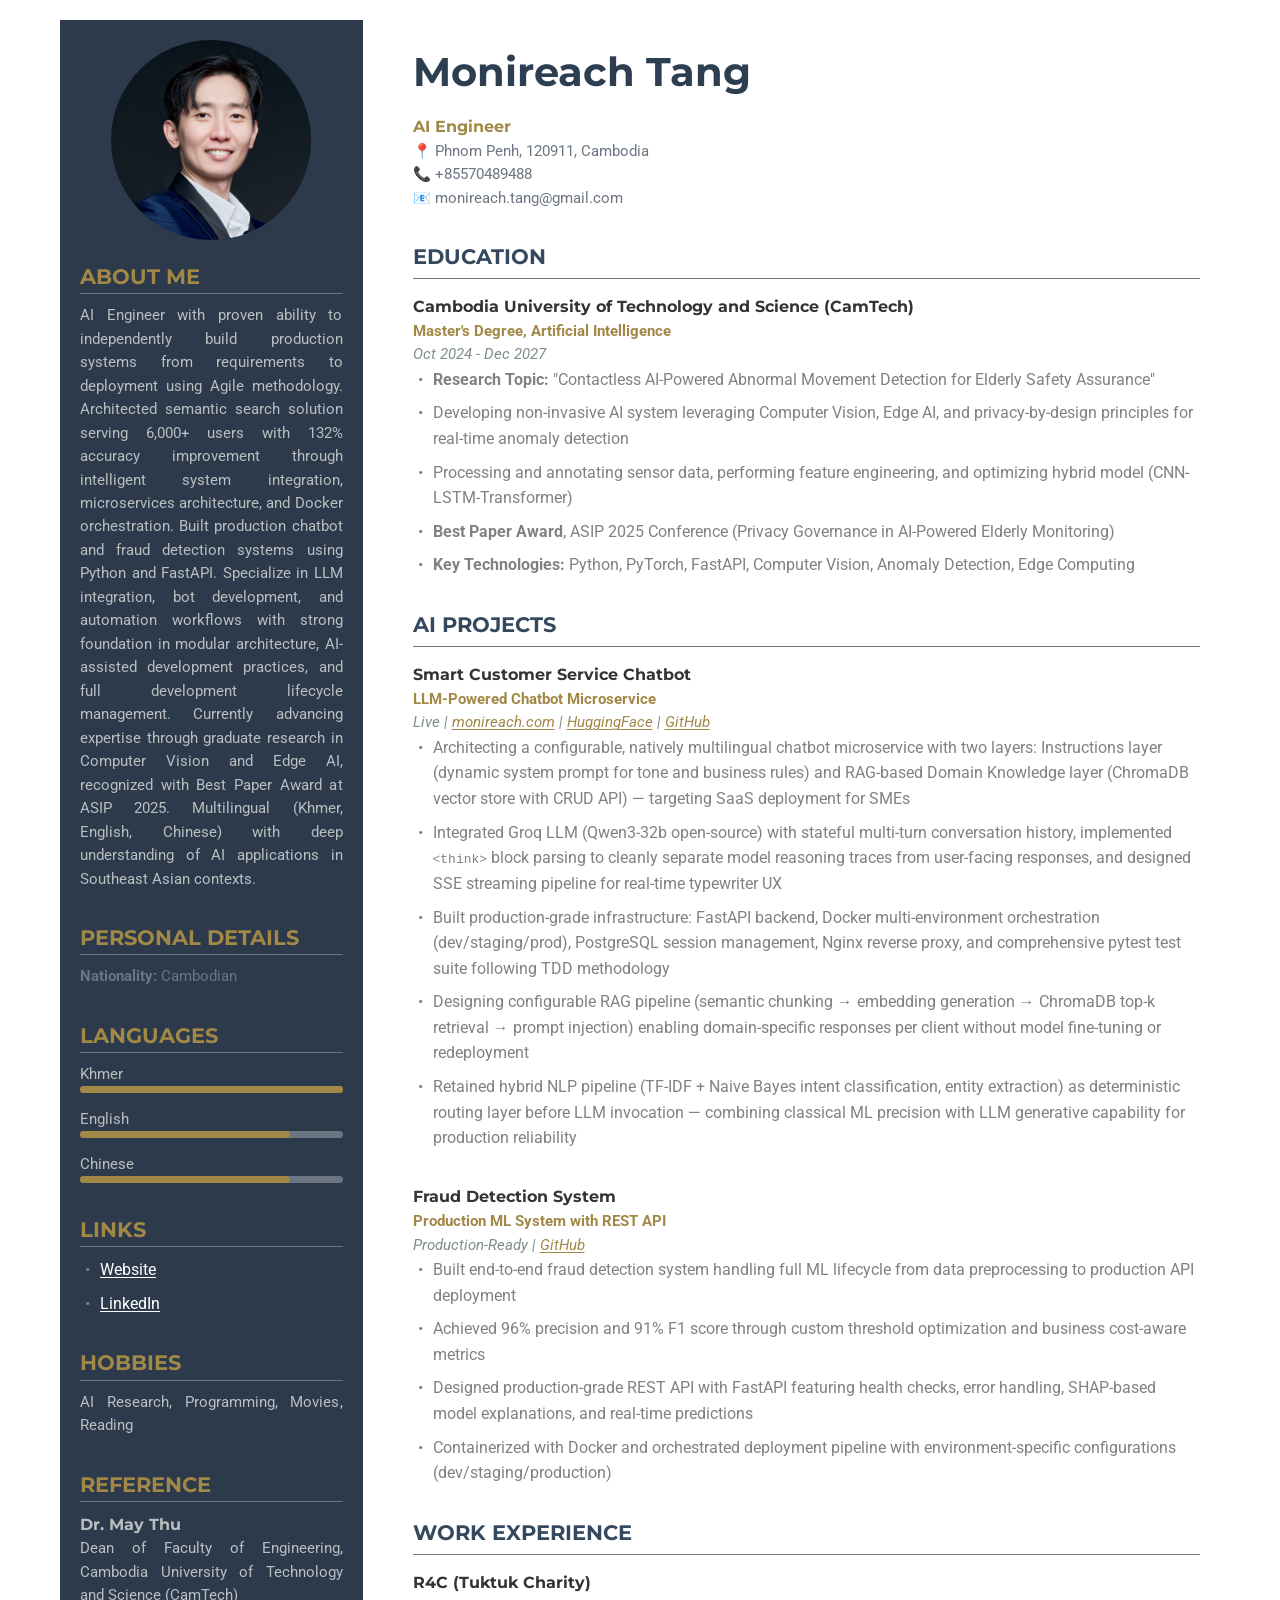
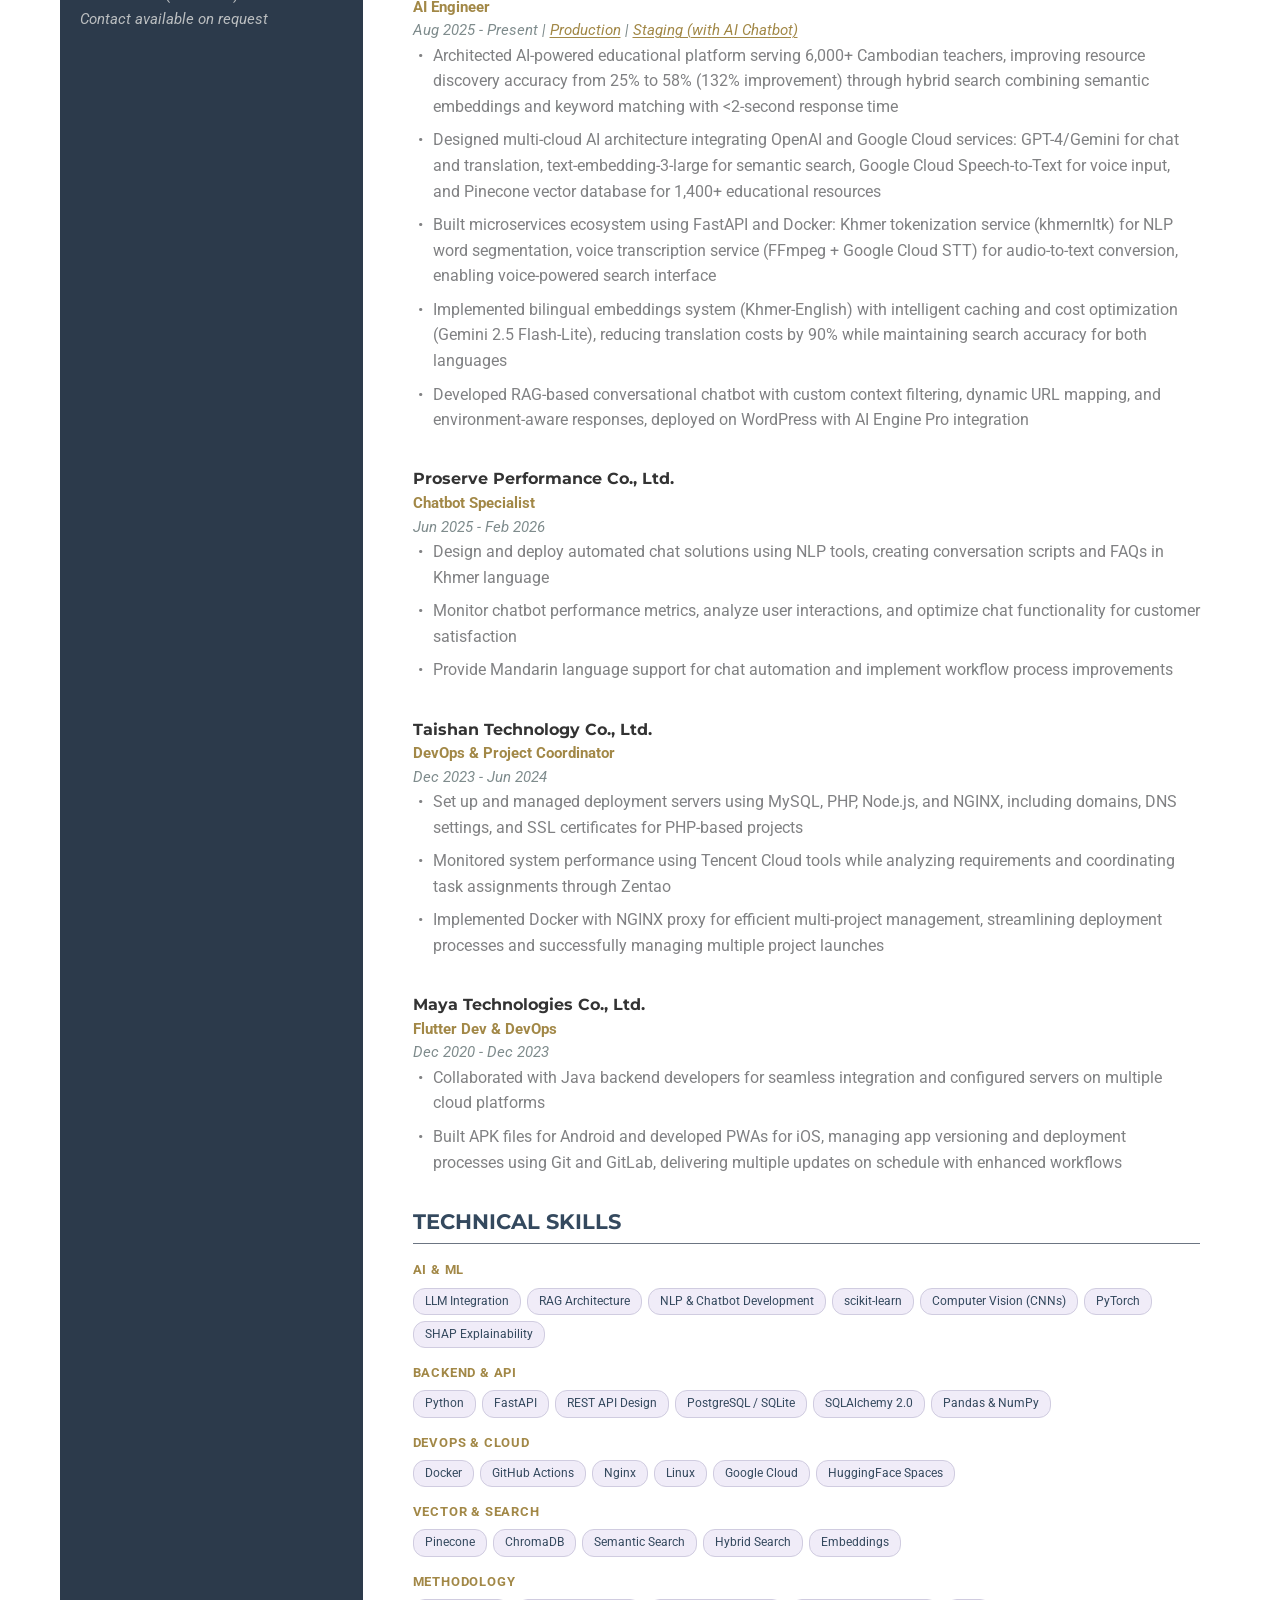
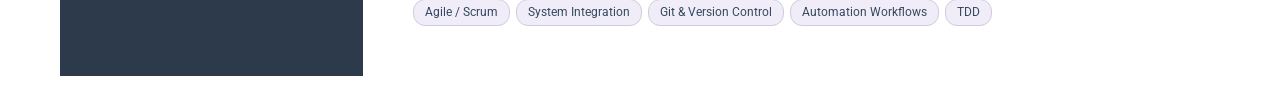
==== cv/Monireach_Tang_CV.html @ 17e59098 "feat: overhaul portfolio hero, add services section, improve contact Hero:  - Two-column layout with" ====
<!DOCTYPE html>
<html lang="en">
<head>
    <meta charset="UTF-8">
    <meta name="viewport" content="width=device-width, initial-scale=1.0">
    <title>Monireach Tang - AI/ML Engineer Resume</title>
    <style>
        /* Import Google Fonts */
        @import url('https://fonts.googleapis.com/css?family=Roboto:400,700&display=swap');
        @import url('https://fonts.googleapis.com/css?family=Montserrat:700&display=swap');
        
        /* Reset CSS */
        * {
            margin: 0;
            padding: 0;
            box-sizing: border-box;
        }

        body {
            font-family: 'Roboto', Arial, sans-serif;
            line-height: 1.6;
            color: #333;
            max-width: 1200px;
            margin: 0 auto;
            padding: 20px;
        }

        p {
            font-size: 11pt;
            text-align: justify;
        }

        .resume-container {
            display: flex;
            gap: 30px;
        }

        .left-column {
            flex: 1;
            background-color: #2c3a4b;
            padding: 20px;
            color: #bbbec0;
        }

        .right-column {
            flex: 3;
            padding: 20px;
        }

        .profile-image {
            width: 200px;
            height: 200px;
            border-radius: 50%;
            margin: 0 auto 20px;
            display: block;
        }

        .section {
            margin-bottom: 30px;
        }

        h1, h2, h3, h4, h5, h6 {
            font-family: 'Montserrat', Arial, sans-serif;
        }

        h1 {
            font-size: 2.5em;
            margin-bottom: 10px;
            color: #2c3e50;
        }

        h2 {
            font-size: 1.8em;
            color: #2c3e50;
            margin-bottom: 15px;
            border-bottom: 1.2px solid #6c7582;
            padding-bottom: 5px;
        }

        h3 {
            font-size: 1.3em;
            color: #34495e;
            margin-bottom: 10px;
        }

        .job-title {
            font-weight: bold;
            color: #a28847;
        }

        .date {
            color: #7f8c8d;
            font-style: italic;
        }

        ul {
            list-style-type: none;
            padding-left: 20px;
        }

        li {
            margin-bottom: 8px;
            position: relative;
            color: #808183;
        }

        li::before {
            content: "•";
            color: #808183;
            position: absolute;
            left: -15px;
        }
        .skill-bar {
            width: 100%;
            height: 6.5px;
            border-radius: 5px;
            margin-bottom: 15px;
        }
        .left-column .skill-bar {
            background-color: #6c7582;
        }
        .right-column .skill-bar {
            background-color: #e5e5e5;
        }
        .skill-level {
            height: 100%;
            background-color: #a28847;
            border-radius: 5px;
        }
        .left-column h3 {
            color: #a28847;
            border-bottom: 1.2px solid #6c7582;
        }

        .contact-info {
            margin-bottom: 20px;
            color: #6c7582;
        }

        .contact-info p, .contact-info strong {
            color: #6c7582;
        }

        a {
            color: #fff;
            text-decoration: underline;
            text-decoration-thickness: 1px;
            text-underline-offset: 2px;
        }
        
        a:hover {
            color: #fff;
            font-weight: bold;
            text-decoration: underline;
            text-decoration-thickness: 2px;
        }

        .skills-categories {
            display: flex;
            flex-direction: column;
            gap: 14px;
        }
        .skill-cat-label {
            font-size: 10pt;
            font-weight: 700;
            color: #a28847;
            text-transform: uppercase;
            letter-spacing: 0.06em;
            display: block;
            margin-bottom: 7px;
        }
        .skill-badges {
            display: flex;
            flex-wrap: wrap;
            gap: 6px;
        }
        .skill-badge {
            font-size: 9pt;
            background: #f0ecf8;
            color: #34495e;
            padding: 3px 11px;
            border-radius: 12px;
            border: 1px solid #d0cce0;
        }
        .right-column h3 {
            border-bottom: 1.2px solid #6c7582;
            padding-bottom: 5px;
            margin-bottom: 15px;
        }

        @media print {
            body {
                padding: 0;
                margin: 0;
            }
            .left-column {
                padding: 35px;  /* Safe margin all around: 35px (~0.5 inch) */
            }
            .right-column {
                padding: 35px;  /* Safe margin all around: 35px (~0.5 inch) */
                background-color: #fff;  /* Ensure white background */
                min-height: 100vh;  /* Fill at least viewport height */
            }
        }
    </style>
</head>
<body>
    <div class="resume-container">
        <div class="left-column">
            <img src="https://monireach.com/images/Monireach_profile_picture.jpg"
                 onerror="this.onerror=null;this.src='../images/Monireach_profile_picture.jpg'"
                 alt="Profile Photo" class="profile-image">
            
            <section class="section">
                <h3>ABOUT ME</h3>
                <p>AI Engineer with proven ability to independently build production systems from requirements to deployment using Agile methodology. Architected semantic search solution serving 6,000+ users with 132% accuracy improvement through intelligent system integration, microservices architecture, and Docker orchestration. Built production chatbot and fraud detection systems using Python and FastAPI. Specialize in LLM integration, bot development, and automation workflows with strong foundation in modular architecture, AI-assisted development practices, and full development lifecycle management. Currently advancing expertise through graduate research in Computer Vision and Edge AI, recognized with Best Paper Award at ASIP 2025. Multilingual (Khmer, English, Chinese) with deep understanding of AI applications in Southeast Asian contexts.</p>
            </section>

            <section class="section">
                <h3>PERSONAL DETAILS</h3>
                <div class="contact-info">
                    <p><strong>Nationality:</strong> Cambodian</p>
                </div>
            </section>

            <section class="section">
                <h3>LANGUAGES</h3>
                <div class="skill">
                    <p>Khmer</p>
                    <div class="skill-bar"><div class="skill-level" style="width: 100%"></div></div>
                </div>
                <div class="skill">
                    <p>English</p>
                    <div class="skill-bar"><div class="skill-level" style="width: 80%"></div></div>
                </div>
                <div class="skill">
                    <p>Chinese</p>
                    <div class="skill-bar"><div class="skill-level" style="width: 80%"></div></div>
                </div>
            </section>

            <section class="section">
                <h3>LINKS</h3>
                <ul>
                    <li><a href="https://www.monireach.com" target="_blank">Website</a></li>
                    <li><a href="https://www.linkedin.com/in/monireach-tang/" target="_blank">LinkedIn</a></li>
                </ul>
            </section>

            <section class="section">
                <h3>HOBBIES</h3>
                <p>AI Research, Programming, Movies, Reading</p>
            </section>
            <section class="section">
                <h3>REFERENCE</h3>
                <div class="reference-item">
                    <h4>Dr. May Thu</h4>
                    <p>Dean of Faculty of Engineering, Cambodia University of Technology and Science (CamTech)</p>
                    <p><em>Contact available on request</em></p>
                </div>
            </section>
        </div>

        <div class="right-column">
            <section class="section">
                <h1>Monireach Tang</h1>
                <h4 class="job-title">AI Engineer</h4>
                <div class="contact-info">
                    <p>📍 Phnom Penh, 120911, Cambodia</p>
                    <p>📞 +85570489488</p>
                    <p>📧 monireach.tang@gmail.com</p>
                </div>
            </section>

            <section class="section">
                <h3>EDUCATION</h3>
                <div class="education-item">
                    <h4>Cambodia University of Technology and Science (CamTech)</h4>
                    <p class="job-title">Master's Degree, Artificial Intelligence</p>
                    <p class="date">Oct 2024 - Dec 2027</p>
                    <ul>
                        <li><strong>Research Topic:</strong> "Contactless AI-Powered Abnormal Movement Detection for Elderly Safety Assurance"</li>
                        <li>Developing non-invasive AI system leveraging Computer Vision, Edge AI, and privacy-by-design principles for real-time anomaly detection</li>
                        <li>Processing and annotating sensor data, performing feature engineering, and optimizing hybrid model (CNN-LSTM-Transformer)</li>
                        <li><strong>Best Paper Award</strong>, ASIP 2025 Conference (Privacy Governance in AI-Powered Elderly Monitoring)</li>
                        <li><strong>Key Technologies:</strong> Python, PyTorch, FastAPI, Computer Vision, Anomaly Detection, Edge Computing</li>
                    </ul>
                </div>
            </section>

            <section class="section">
                <h3>AI PROJECTS</h3>
                <div class="experience-item">
                    <h4>Smart Customer Service Chatbot</h4>
                    <p class="job-title">LLM-Powered Chatbot Microservice</p>
                    <p class="date">Live | <a href="https://monireach.com" target="_blank" style="color: #a28847;">monireach.com</a> | <a href="https://huggingface.co/spaces/monireach88/smart-chatbot-api" target="_blank" style="color: #a28847;">HuggingFace</a> | <a href="https://github.com/mt-robotics/smart-chatbot" target="_blank" style="color: #a28847;">GitHub</a></p>
                    <ul>
                        <li>Architecting a configurable, natively multilingual chatbot microservice with two layers: Instructions layer (dynamic system prompt for tone and business rules) and RAG-based Domain Knowledge layer (ChromaDB vector store with CRUD API) — targeting SaaS deployment for SMEs</li>
                        <li>Integrated Groq LLM (Qwen3-32b open-source) with stateful multi-turn conversation history, implemented <code>&lt;think&gt;</code> block parsing to cleanly separate model reasoning traces from user-facing responses, and designed SSE streaming pipeline for real-time typewriter UX</li>
                        <li>Built production-grade infrastructure: FastAPI backend, Docker multi-environment orchestration (dev/staging/prod), PostgreSQL session management, Nginx reverse proxy, and comprehensive pytest test suite following TDD methodology</li>
                        <li>Designing configurable RAG pipeline (semantic chunking → embedding generation → ChromaDB top-k retrieval → prompt injection) enabling domain-specific responses per client without model fine-tuning or redeployment</li>
                        <li>Retained hybrid NLP pipeline (TF-IDF + Naive Bayes intent classification, entity extraction) as deterministic routing layer before LLM invocation — combining classical ML precision with LLM generative capability for production reliability</li>
                    </ul>
                </div>
                <br>

                <div class="experience-item">
                    <h4>Fraud Detection System</h4>
                    <p class="job-title">Production ML System with REST API</p>
                    <p class="date">Production-Ready | <a href="https://github.com/mt-robotics/fraud-detection-with-machine-learning" target="_blank" style="color: #a28847;">GitHub</a></p>
                    <ul>
                        <li>Built end-to-end fraud detection system handling full ML lifecycle from data preprocessing to production API deployment</li>
                        <li>Achieved 96% precision and 91% F1 score through custom threshold optimization and business cost-aware metrics</li>
                        <li>Designed production-grade REST API with FastAPI featuring health checks, error handling, SHAP-based model explanations, and real-time predictions</li>
                        <li>Containerized with Docker and orchestrated deployment pipeline with environment-specific configurations (dev/staging/production)</li>
                    </ul>
                </div>
            </section>

            <section class="section">
                <h3>WORK EXPERIENCE</h3>
                <div class="experience-item">
                    <h4>R4C (Tuktuk Charity)</h4>
                    <p class="job-title">AI Engineer</p>
                    <p class="date">Aug 2025 - Present | <a href="https://rermork.org/" target="_blank" style="color: #a28847;">Production</a> | <a href="https://rermork-staging.5m02gkw8xj-wl6nevv90652.p.temp-site.link/" target="_blank" style="color: #a28847;">Staging (with AI Chatbot)</a></p>
                    <ul>
                        <li>Architected AI-powered educational platform serving 6,000+ Cambodian teachers, improving resource discovery accuracy from 25% to 58% (132% improvement) through hybrid search combining semantic embeddings and keyword matching with &lt;2-second response time</li>
                        <li>Designed multi-cloud AI architecture integrating OpenAI and Google Cloud services: GPT-4/Gemini for chat and translation, text-embedding-3-large for semantic search, Google Cloud Speech-to-Text for voice input, and Pinecone vector database for 1,400+ educational resources</li>
                        <li>Built microservices ecosystem using FastAPI and Docker: Khmer tokenization service (khmernltk) for NLP word segmentation, voice transcription service (FFmpeg + Google Cloud STT) for audio-to-text conversion, enabling voice-powered search interface</li>
                        <li>Implemented bilingual embeddings system (Khmer-English) with intelligent caching and cost optimization (Gemini 2.5 Flash-Lite), reducing translation costs by 90% while maintaining search accuracy for both languages</li>
                        <li>Developed RAG-based conversational chatbot with custom context filtering, dynamic URL mapping, and environment-aware responses, deployed on WordPress with AI Engine Pro integration</li>
                    </ul>
                </div>
                <br>

                <div class="experience-item">
                    <h4>Proserve Performance Co., Ltd.</h4>
                    <p class="job-title">Chatbot Specialist</p>
                    <p class="date">Jun 2025 - Feb 2026</p>
                    <ul>
                        <li>Design and deploy automated chat solutions using NLP tools, creating conversation scripts and FAQs in Khmer language</li>
                        <li>Monitor chatbot performance metrics, analyze user interactions, and optimize chat functionality for customer satisfaction</li>
                        <li>Provide Mandarin language support for chat automation and implement workflow process improvements</li>
                    </ul>
                </div>
                <br>

                <div class="experience-item">
                    <h4>Taishan Technology Co., Ltd.</h4>
                    <p class="job-title">DevOps & Project Coordinator</p>
                    <p class="date">Dec 2023 - Jun 2024</p>
                    <ul>
                        <li>Set up and managed deployment servers using MySQL, PHP, Node.js, and NGINX, including domains, DNS settings, and SSL certificates for PHP-based projects</li>
                        <li>Monitored system performance using Tencent Cloud tools while analyzing requirements and coordinating task assignments through Zentao</li>
                        <li>Implemented Docker with NGINX proxy for efficient multi-project management, streamlining deployment processes and successfully managing multiple project launches</li>
                    </ul>
                </div>
                <br>

                <div class="experience-item">
                    <h4>Maya Technologies Co., Ltd.</h4>
                    <p class="job-title">Flutter Dev & DevOps</p>
                    <p class="date">Dec 2020 - Dec 2023</p>
                    <ul>
                        <li>Collaborated with Java backend developers for seamless integration and configured servers on multiple cloud platforms</li>
                        <li>Built APK files for Android and developed PWAs for iOS, managing app versioning and deployment processes using Git and GitLab, delivering multiple updates on schedule with enhanced workflows</li>
                    </ul>
                </div>
            </section>

            <section class="section">
                <h3>TECHNICAL SKILLS</h3>
                <div class="skills-categories">
                    <div>
                        <span class="skill-cat-label">AI & ML</span>
                        <div class="skill-badges">
                            <span class="skill-badge">LLM Integration</span>
                            <span class="skill-badge">RAG Architecture</span>
                            <span class="skill-badge">NLP & Chatbot Development</span>
                            <span class="skill-badge">scikit-learn</span>
                            <span class="skill-badge">Computer Vision (CNNs)</span>
                            <span class="skill-badge">PyTorch</span>
                            <span class="skill-badge">SHAP Explainability</span>
                        </div>
                    </div>
                    <div>
                        <span class="skill-cat-label">Backend & API</span>
                        <div class="skill-badges">
                            <span class="skill-badge">Python</span>
                            <span class="skill-badge">FastAPI</span>
                            <span class="skill-badge">REST API Design</span>
                            <span class="skill-badge">PostgreSQL / SQLite</span>
                            <span class="skill-badge">SQLAlchemy 2.0</span>
                            <span class="skill-badge">Pandas & NumPy</span>
                        </div>
                    </div>
                    <div>
                        <span class="skill-cat-label">DevOps & Cloud</span>
                        <div class="skill-badges">
                            <span class="skill-badge">Docker</span>
                            <span class="skill-badge">GitHub Actions</span>
                            <span class="skill-badge">Nginx</span>
                            <span class="skill-badge">Linux</span>
                            <span class="skill-badge">Google Cloud</span>
                            <span class="skill-badge">HuggingFace Spaces</span>
                        </div>
                    </div>
                    <div>
                        <span class="skill-cat-label">Vector & Search</span>
                        <div class="skill-badges">
                            <span class="skill-badge">Pinecone</span>
                            <span class="skill-badge">ChromaDB</span>
                            <span class="skill-badge">Semantic Search</span>
                            <span class="skill-badge">Hybrid Search</span>
                            <span class="skill-badge">Embeddings</span>
                        </div>
                    </div>
                    <div>
                        <span class="skill-cat-label">Methodology</span>
                        <div class="skill-badges">
                            <span class="skill-badge">Agile / Scrum</span>
                            <span class="skill-badge">System Integration</span>
                            <span class="skill-badge">Git & Version Control</span>
                            <span class="skill-badge">Automation Workflows</span>
                            <span class="skill-badge">TDD</span>
                        </div>
                    </div>
                </div>
            </section>
        </div>
    </div>
</body>
</html>
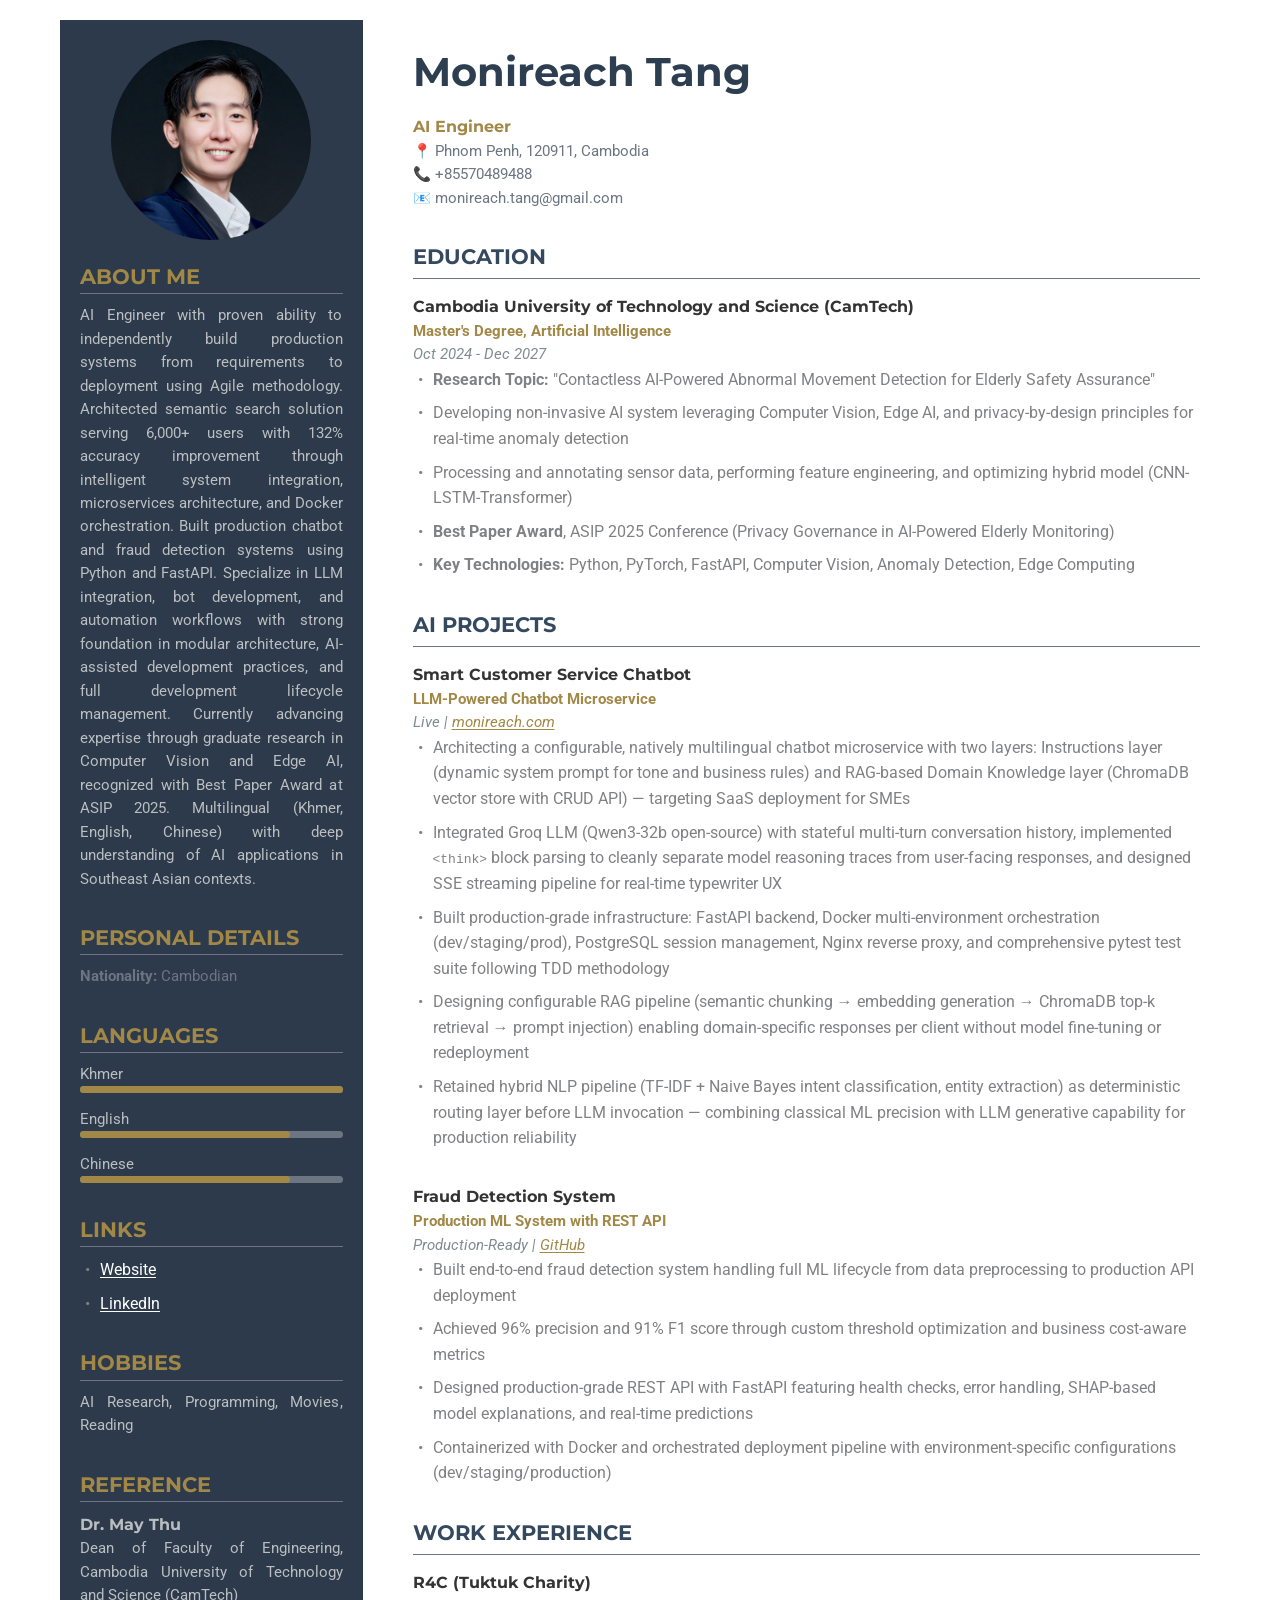
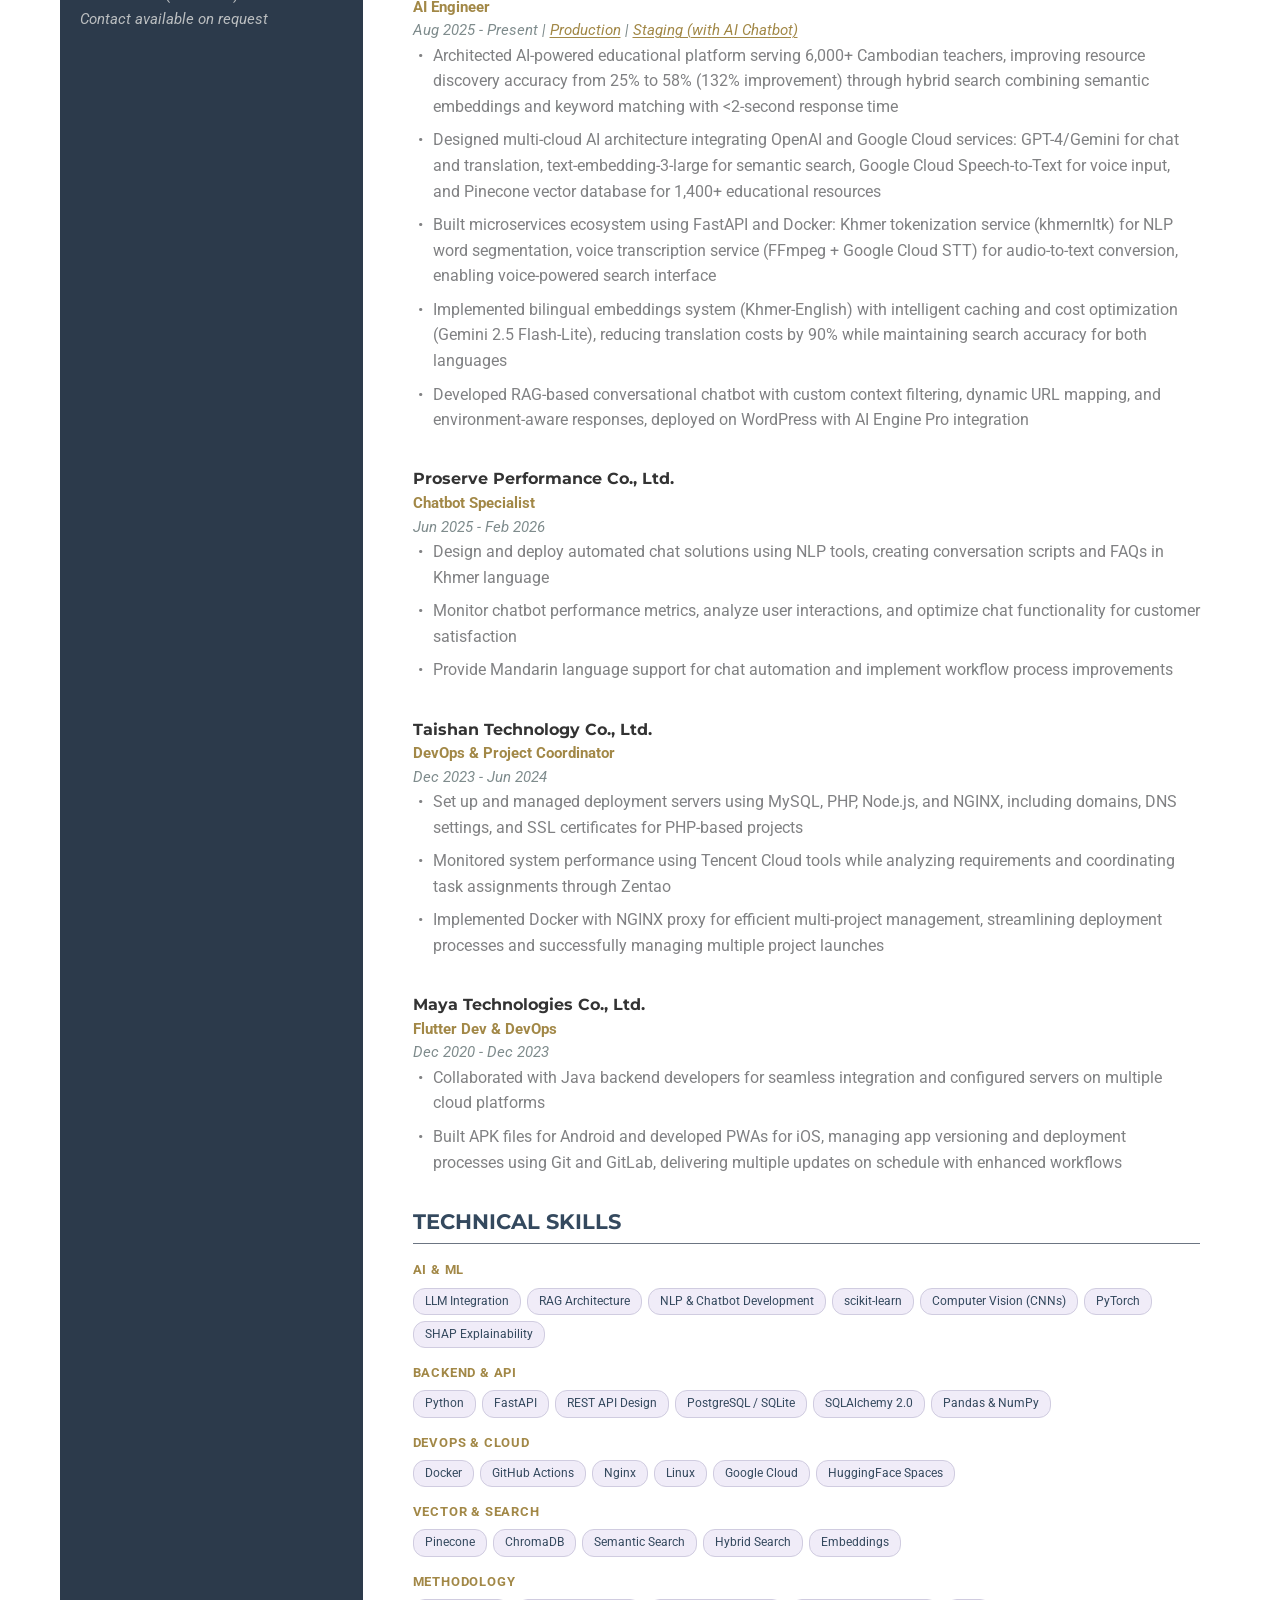
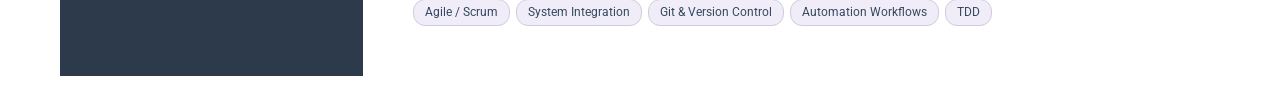
==== commit 61944da2: "feat: hide chatbot repo, Live Demo opens widget, remove HuggingFace link - Live Demo button on Smart" ====
--- a/cv/Monireach_Tang_CV.html
+++ b/cv/Monireach_Tang_CV.html
@@ -293,7 +293,7 @@
                 <div class="experience-item">
                     <h4>Smart Customer Service Chatbot</h4>
                     <p class="job-title">LLM-Powered Chatbot Microservice</p>
-                    <p class="date">Live | <a href="https://monireach.com" target="_blank" style="color: #a28847;">monireach.com</a> | <a href="https://huggingface.co/spaces/monireach88/smart-chatbot-api" target="_blank" style="color: #a28847;">HuggingFace</a> | <a href="https://github.com/mt-robotics/smart-chatbot" target="_blank" style="color: #a28847;">GitHub</a></p>
+                    <p class="date">Live | <a href="https://monireach.com" target="_blank" style="color: #a28847;">monireach.com</a></p>
                     <ul>
                         <li>Architecting a configurable, natively multilingual chatbot microservice with two layers: Instructions layer (dynamic system prompt for tone and business rules) and RAG-based Domain Knowledge layer (ChromaDB vector store with CRUD API) — targeting SaaS deployment for SMEs</li>
                         <li>Integrated Groq LLM (Qwen3-32b open-source) with stateful multi-turn conversation history, implemented <code>&lt;think&gt;</code> block parsing to cleanly separate model reasoning traces from user-facing responses, and designed SSE streaming pipeline for real-time typewriter UX</li>
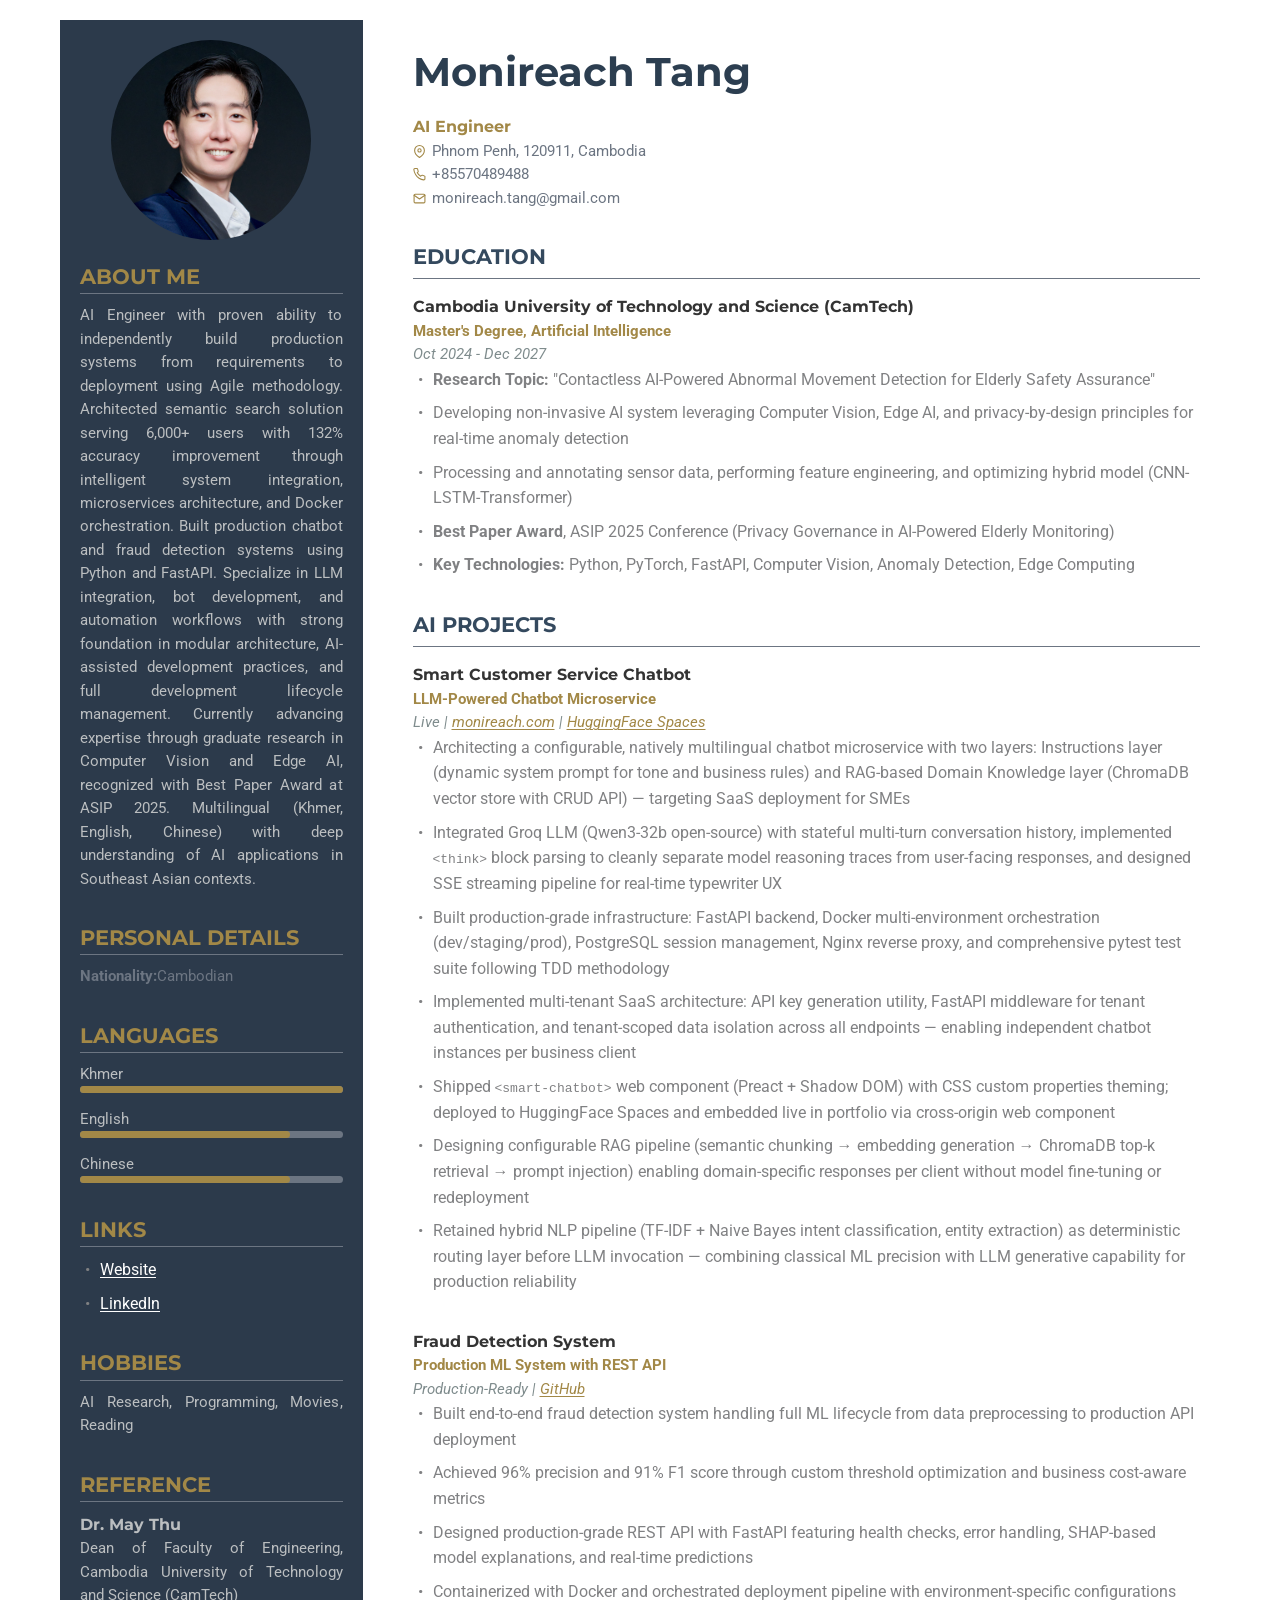
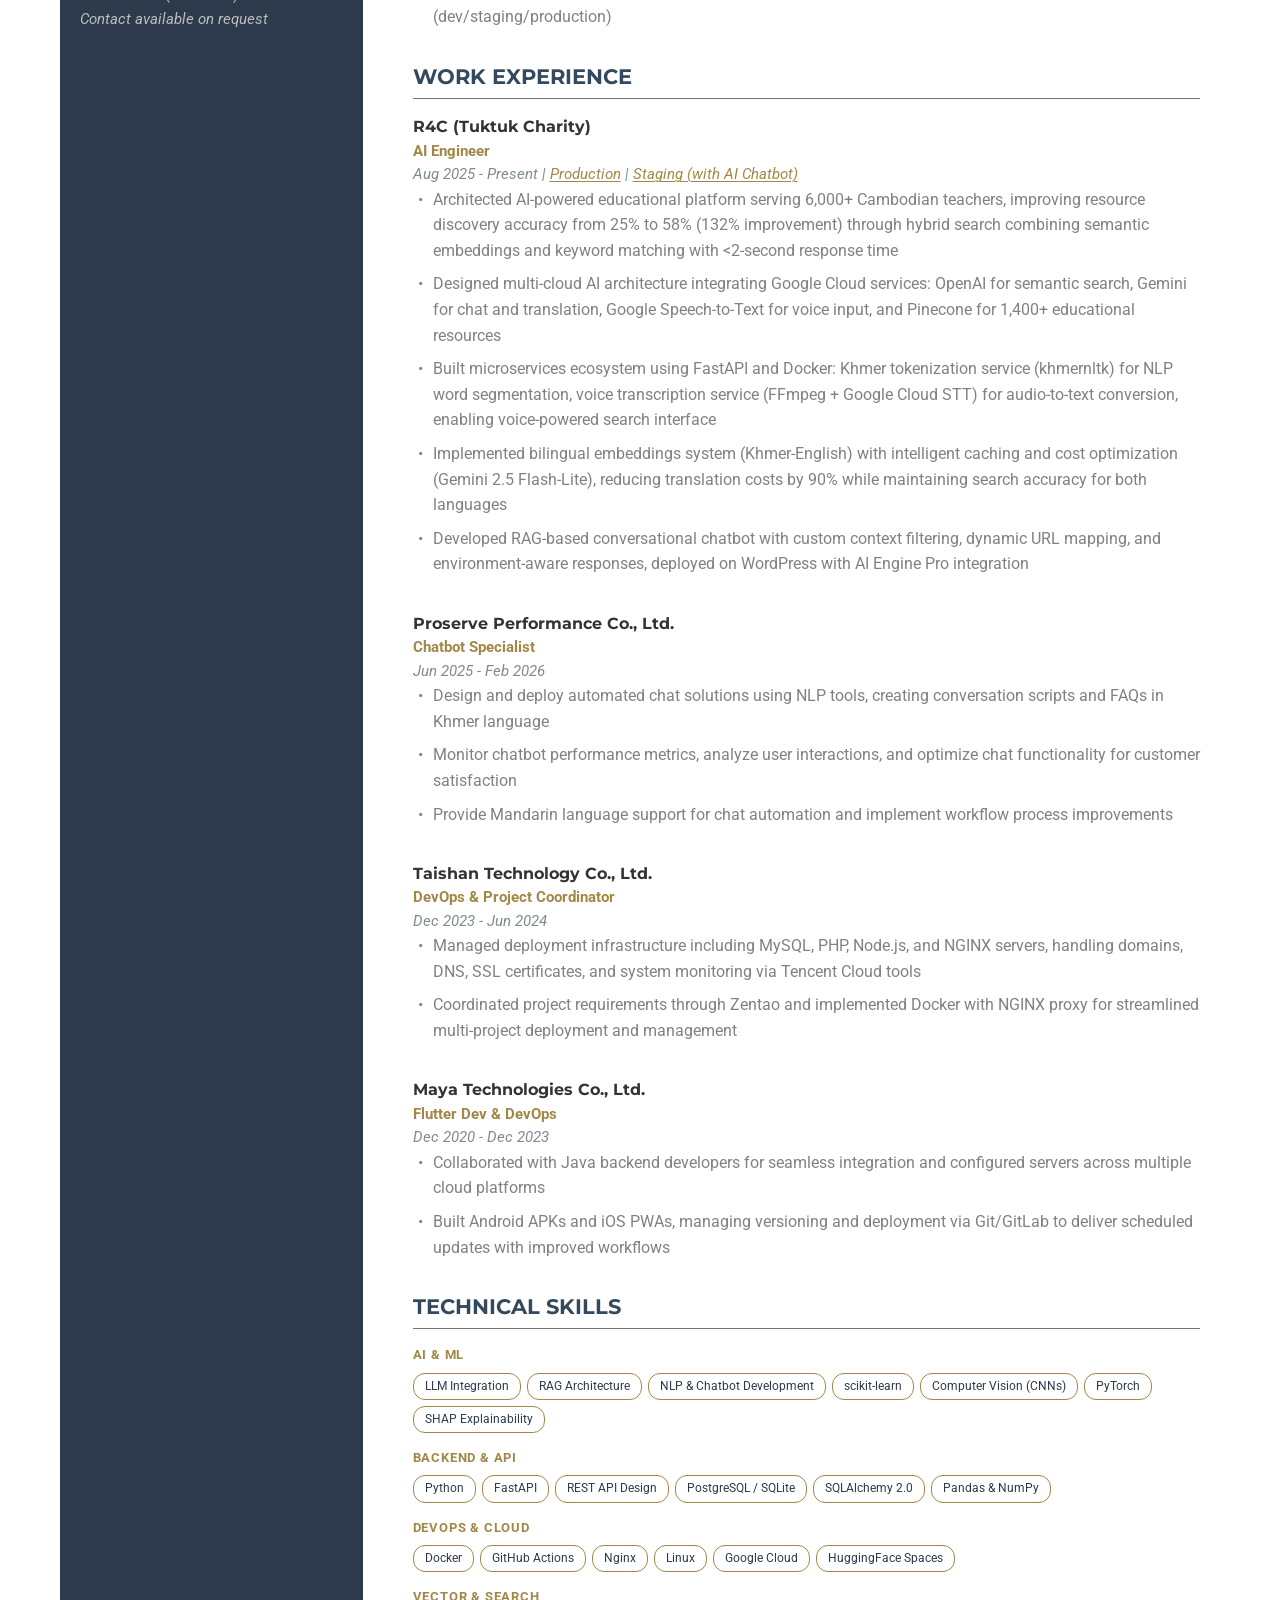
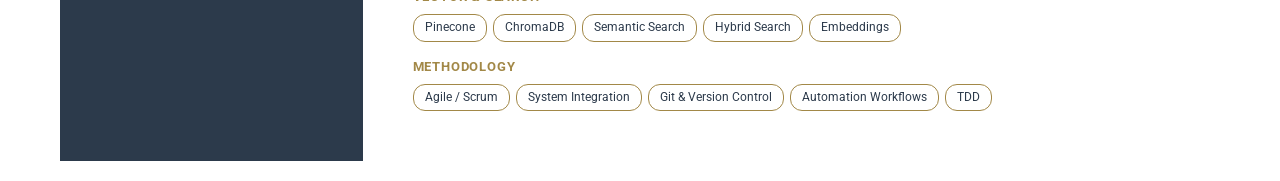
==== commit 01c7455c: "feat: overhaul CV with print CSS, SVG icons, skill badges, and chatbot update" ====
--- a/cv/Monireach_Tang_CV.html
+++ b/cv/Monireach_Tang_CV.html
@@ -1,5 +1,6 @@
 <!DOCTYPE html>
 <html lang="en">
+
 <head>
     <meta charset="UTF-8">
     <meta name="viewport" content="width=device-width, initial-scale=1.0">
@@ -8,7 +9,7 @@
         /* Import Google Fonts */
         @import url('https://fonts.googleapis.com/css?family=Roboto:400,700&display=swap');
         @import url('https://fonts.googleapis.com/css?family=Montserrat:700&display=swap');
-        
+
         /* Reset CSS */
         * {
             margin: 0;
@@ -59,7 +60,12 @@
             margin-bottom: 30px;
         }
 
-        h1, h2, h3, h4, h5, h6 {
+        h1,
+        h2,
+        h3,
+        h4,
+        h5,
+        h6 {
             font-family: 'Montserrat', Arial, sans-serif;
         }
 
@@ -110,23 +116,28 @@
             position: absolute;
             left: -15px;
         }
+
         .skill-bar {
             width: 100%;
             height: 6.5px;
             border-radius: 5px;
             margin-bottom: 15px;
         }
+
         .left-column .skill-bar {
             background-color: #6c7582;
         }
+
         .right-column .skill-bar {
             background-color: #e5e5e5;
         }
+
         .skill-level {
             height: 100%;
             background-color: #a28847;
             border-radius: 5px;
         }
+
         .left-column h3 {
             color: #a28847;
             border-bottom: 1.2px solid #6c7582;
@@ -137,7 +148,13 @@
             color: #6c7582;
         }
 
-        .contact-info p, .contact-info strong {
+        .contact-info p {
+            display: flex;
+            align-items: center;
+        }
+
+        .contact-info p,
+        .contact-info strong {
             color: #6c7582;
         }
 
@@ -147,7 +164,7 @@
             text-decoration-thickness: 1px;
             text-underline-offset: 2px;
         }
-        
+
         a:hover {
             color: #fff;
             font-weight: bold;
@@ -160,6 +177,7 @@
             flex-direction: column;
             gap: 14px;
         }
+
         .skill-cat-label {
             font-size: 10pt;
             font-weight: 700;
@@ -169,51 +187,102 @@
             display: block;
             margin-bottom: 7px;
         }
+
         .skill-badges {
             display: flex;
             flex-wrap: wrap;
             gap: 6px;
         }
+
         .skill-badge {
             font-size: 9pt;
-            background: #f0ecf8;
-            color: #34495e;
+            background: transparent;
+            color: #2c3a4b;
             padding: 3px 11px;
             border-radius: 12px;
-            border: 1px solid #d0cce0;
-        }
+            border: 1px solid #a28847;
+        }
+
         .right-column h3 {
             border-bottom: 1.2px solid #6c7582;
             padding-bottom: 5px;
             margin-bottom: 15px;
         }
 
+        @page {
+            margin: 0;
+        }
+
         @media print {
+
+            html,
+            body {
+                -webkit-print-color-adjust: exact;
+                print-color-adjust: exact;
+            }
+
             body {
                 padding: 0;
                 margin: 0;
+                max-width: 100%;
             }
+
+            .resume-container {
+                gap: 0;
+            }
+
+            /* Chrome repeats position:fixed elements on every printed page.
+               This pseudo-element paints the sidebar background for the full
+               page height on every page, including empty space on the last page. */
             .left-column {
-                padding: 35px;  /* Safe margin all around: 35px (~0.5 inch) */
+                -webkit-print-color-adjust: exact;
+                print-color-adjust: exact;
+                padding: 35px;
+                background: transparent;
+                position: relative;
+                flex: 0 0 33%;
             }
+
+            .left-column::before {
+                content: '';
+                position: fixed;
+                top: 0;
+                left: 0;
+                width: 33%;
+                height: 100%;
+                background-color: #2c3a4b;
+                -webkit-print-color-adjust: exact;
+                print-color-adjust: exact;
+                z-index: -1;
+            }
+
             .right-column {
-                padding: 35px;  /* Safe margin all around: 35px (~0.5 inch) */
-                background-color: #fff;  /* Ensure white background */
-                min-height: 100vh;  /* Fill at least viewport height */
+                flex: 1;
+                padding: 35px;
+                background: white;
             }
         }
     </style>
 </head>
+
 <body>
     <div class="resume-container">
         <div class="left-column">
             <img src="https://monireach.com/images/Monireach_profile_picture.jpg"
-                 onerror="this.onerror=null;this.src='../images/Monireach_profile_picture.jpg'"
-                 alt="Profile Photo" class="profile-image">
-            
+                onerror="this.onerror=null;this.src='../images/Monireach_profile_picture.jpg'" alt="Profile Photo"
+                class="profile-image">
+
             <section class="section">
                 <h3>ABOUT ME</h3>
-                <p>AI Engineer with proven ability to independently build production systems from requirements to deployment using Agile methodology. Architected semantic search solution serving 6,000+ users with 132% accuracy improvement through intelligent system integration, microservices architecture, and Docker orchestration. Built production chatbot and fraud detection systems using Python and FastAPI. Specialize in LLM integration, bot development, and automation workflows with strong foundation in modular architecture, AI-assisted development practices, and full development lifecycle management. Currently advancing expertise through graduate research in Computer Vision and Edge AI, recognized with Best Paper Award at ASIP 2025. Multilingual (Khmer, English, Chinese) with deep understanding of AI applications in Southeast Asian contexts.</p>
+                <p>AI Engineer with proven ability to independently build production systems from requirements to
+                    deployment using Agile methodology. Architected semantic search solution serving 6,000+ users with
+                    132% accuracy improvement through intelligent system integration, microservices architecture, and
+                    Docker orchestration. Built production chatbot and fraud detection systems using Python and FastAPI.
+                    Specialize in LLM integration, bot development, and automation workflows with strong foundation in
+                    modular architecture, AI-assisted development practices, and full development lifecycle management.
+                    Currently advancing expertise through graduate research in Computer Vision and Edge AI, recognized
+                    with Best Paper Award at ASIP 2025. Multilingual (Khmer, English, Chinese) with deep understanding
+                    of AI applications in Southeast Asian contexts.</p>
             </section>
 
             <section class="section">
@@ -227,15 +296,21 @@
                 <h3>LANGUAGES</h3>
                 <div class="skill">
                     <p>Khmer</p>
-                    <div class="skill-bar"><div class="skill-level" style="width: 100%"></div></div>
+                    <div class="skill-bar">
+                        <div class="skill-level" style="width: 100%"></div>
+                    </div>
                 </div>
                 <div class="skill">
                     <p>English</p>
-                    <div class="skill-bar"><div class="skill-level" style="width: 80%"></div></div>
+                    <div class="skill-bar">
+                        <div class="skill-level" style="width: 80%"></div>
+                    </div>
                 </div>
                 <div class="skill">
                     <p>Chinese</p>
-                    <div class="skill-bar"><div class="skill-level" style="width: 80%"></div></div>
+                    <div class="skill-bar">
+                        <div class="skill-level" style="width: 80%"></div>
+                    </div>
                 </div>
             </section>
 
@@ -266,9 +341,33 @@
                 <h1>Monireach Tang</h1>
                 <h4 class="job-title">AI Engineer</h4>
                 <div class="contact-info">
-                    <p>📍 Phnom Penh, 120911, Cambodia</p>
-                    <p>📞 +85570489488</p>
-                    <p>📧 monireach.tang@gmail.com</p>
+                    <p>
+                        <svg xmlns="http://www.w3.org/2000/svg" width="13" height="13" viewBox="0 0 24 24" fill="none"
+                            stroke="#a28847" stroke-width="2" stroke-linecap="round" stroke-linejoin="round"
+                            style="vertical-align:middle;margin-right:6px;flex-shrink:0">
+                            <path d="M21 10c0 7-9 13-9 13S3 17 3 10a9 9 0 0 1 18 0z" />
+                            <circle cx="12" cy="10" r="3" />
+                        </svg>
+                        Phnom Penh, 120911, Cambodia
+                    </p>
+                    <p>
+                        <svg xmlns="http://www.w3.org/2000/svg" width="13" height="13" viewBox="0 0 24 24" fill="none"
+                            stroke="#a28847" stroke-width="2" stroke-linecap="round" stroke-linejoin="round"
+                            style="vertical-align:middle;margin-right:6px;flex-shrink:0">
+                            <path
+                                d="M22 16.92v3a2 2 0 0 1-2.18 2 19.79 19.79 0 0 1-8.63-3.07A19.5 19.5 0 0 1 4.69 12a19.79 19.79 0 0 1-3.07-8.67A2 2 0 0 1 3.77 1h3a2 2 0 0 1 2 1.72c.127.96.361 1.903.7 2.81a2 2 0 0 1-.45 2.11L7.91 8.76a16 16 0 0 0 6.29 6.29l1.1-1.1a2 2 0 0 1 2.11-.45c.907.339 1.85.573 2.81.7A2 2 0 0 1 22 16.92z" />
+                        </svg>
+                        +85570489488
+                    </p>
+                    <p>
+                        <svg xmlns="http://www.w3.org/2000/svg" width="13" height="13" viewBox="0 0 24 24" fill="none"
+                            stroke="#a28847" stroke-width="2" stroke-linecap="round" stroke-linejoin="round"
+                            style="vertical-align:middle;margin-right:6px;flex-shrink:0">
+                            <path d="M4 4h16c1.1 0 2 .9 2 2v12c0 1.1-.9 2-2 2H4c-1.1 0-2-.9-2-2V6c0-1.1.9-2 2-2z" />
+                            <polyline points="22,6 12,13 2,6" />
+                        </svg>
+                        monireach.tang@gmail.com
+                    </p>
                 </div>
             </section>
 
@@ -279,11 +378,16 @@
                     <p class="job-title">Master's Degree, Artificial Intelligence</p>
                     <p class="date">Oct 2024 - Dec 2027</p>
                     <ul>
-                        <li><strong>Research Topic:</strong> "Contactless AI-Powered Abnormal Movement Detection for Elderly Safety Assurance"</li>
-                        <li>Developing non-invasive AI system leveraging Computer Vision, Edge AI, and privacy-by-design principles for real-time anomaly detection</li>
-                        <li>Processing and annotating sensor data, performing feature engineering, and optimizing hybrid model (CNN-LSTM-Transformer)</li>
-                        <li><strong>Best Paper Award</strong>, ASIP 2025 Conference (Privacy Governance in AI-Powered Elderly Monitoring)</li>
-                        <li><strong>Key Technologies:</strong> Python, PyTorch, FastAPI, Computer Vision, Anomaly Detection, Edge Computing</li>
+                        <li><strong>Research Topic:</strong> "Contactless AI-Powered Abnormal Movement Detection for
+                            Elderly Safety Assurance"</li>
+                        <li>Developing non-invasive AI system leveraging Computer Vision, Edge AI, and privacy-by-design
+                            principles for real-time anomaly detection</li>
+                        <li>Processing and annotating sensor data, performing feature engineering, and optimizing hybrid
+                            model (CNN-LSTM-Transformer)</li>
+                        <li><strong>Best Paper Award</strong>, ASIP 2025 Conference (Privacy Governance in AI-Powered
+                            Elderly Monitoring)</li>
+                        <li><strong>Key Technologies:</strong> Python, PyTorch, FastAPI, Computer Vision, Anomaly
+                            Detection, Edge Computing</li>
                     </ul>
                 </div>
             </section>
@@ -293,13 +397,34 @@
                 <div class="experience-item">
                     <h4>Smart Customer Service Chatbot</h4>
                     <p class="job-title">LLM-Powered Chatbot Microservice</p>
-                    <p class="date">Live | <a href="https://monireach.com" target="_blank" style="color: #a28847;">monireach.com</a></p>
-                    <ul>
-                        <li>Architecting a configurable, natively multilingual chatbot microservice with two layers: Instructions layer (dynamic system prompt for tone and business rules) and RAG-based Domain Knowledge layer (ChromaDB vector store with CRUD API) — targeting SaaS deployment for SMEs</li>
-                        <li>Integrated Groq LLM (Qwen3-32b open-source) with stateful multi-turn conversation history, implemented <code>&lt;think&gt;</code> block parsing to cleanly separate model reasoning traces from user-facing responses, and designed SSE streaming pipeline for real-time typewriter UX</li>
-                        <li>Built production-grade infrastructure: FastAPI backend, Docker multi-environment orchestration (dev/staging/prod), PostgreSQL session management, Nginx reverse proxy, and comprehensive pytest test suite following TDD methodology</li>
-                        <li>Designing configurable RAG pipeline (semantic chunking → embedding generation → ChromaDB top-k retrieval → prompt injection) enabling domain-specific responses per client without model fine-tuning or redeployment</li>
-                        <li>Retained hybrid NLP pipeline (TF-IDF + Naive Bayes intent classification, entity extraction) as deterministic routing layer before LLM invocation — combining classical ML precision with LLM generative capability for production reliability</li>
+                    <p class="date">Live | <a href="https://monireach.com" target="_blank"
+                            style="color: #a28847;">monireach.com</a> | <a
+                            href="https://huggingface.co/spaces/monireach88/smart-chatbot-api" target="_blank"
+                            style="color: #a28847;">HuggingFace Spaces</a></p>
+                    <ul>
+                        <li>Architecting a configurable, natively multilingual chatbot microservice with two layers:
+                            Instructions layer (dynamic system prompt for tone and business rules) and RAG-based Domain
+                            Knowledge layer (ChromaDB vector store with CRUD API) — targeting SaaS deployment for SMEs
+                        </li>
+                        <li>Integrated Groq LLM (Qwen3-32b open-source) with stateful multi-turn conversation history,
+                            implemented <code>&lt;think&gt;</code> block parsing to cleanly separate model reasoning
+                            traces from user-facing responses, and designed SSE streaming pipeline for real-time
+                            typewriter UX</li>
+                        <li>Built production-grade infrastructure: FastAPI backend, Docker multi-environment
+                            orchestration (dev/staging/prod), PostgreSQL session management, Nginx reverse proxy, and
+                            comprehensive pytest test suite following TDD methodology</li>
+                        <li>Implemented multi-tenant SaaS architecture: API key generation utility, FastAPI middleware
+                            for tenant authentication, and tenant-scoped data isolation across all endpoints — enabling
+                            independent chatbot instances per business client</li>
+                        <li>Shipped <code>&lt;smart-chatbot&gt;</code> web component (Preact + Shadow DOM) with CSS
+                            custom properties theming; deployed to HuggingFace Spaces and embedded live in portfolio
+                            via cross-origin web component</li>
+                        <li>Designing configurable RAG pipeline (semantic chunking → embedding generation → ChromaDB
+                            top-k retrieval → prompt injection) enabling domain-specific responses per client without
+                            model fine-tuning or redeployment</li>
+                        <li>Retained hybrid NLP pipeline (TF-IDF + Naive Bayes intent classification, entity extraction)
+                            as deterministic routing layer before LLM invocation — combining classical ML precision with
+                            LLM generative capability for production reliability</li>
                     </ul>
                 </div>
                 <br>
@@ -307,12 +432,18 @@
                 <div class="experience-item">
                     <h4>Fraud Detection System</h4>
                     <p class="job-title">Production ML System with REST API</p>
-                    <p class="date">Production-Ready | <a href="https://github.com/mt-robotics/fraud-detection-with-machine-learning" target="_blank" style="color: #a28847;">GitHub</a></p>
-                    <ul>
-                        <li>Built end-to-end fraud detection system handling full ML lifecycle from data preprocessing to production API deployment</li>
-                        <li>Achieved 96% precision and 91% F1 score through custom threshold optimization and business cost-aware metrics</li>
-                        <li>Designed production-grade REST API with FastAPI featuring health checks, error handling, SHAP-based model explanations, and real-time predictions</li>
-                        <li>Containerized with Docker and orchestrated deployment pipeline with environment-specific configurations (dev/staging/production)</li>
+                    <p class="date">Production-Ready | <a
+                            href="https://github.com/mt-robotics/fraud-detection-with-machine-learning" target="_blank"
+                            style="color: #a28847;">GitHub</a></p>
+                    <ul>
+                        <li>Built end-to-end fraud detection system handling full ML lifecycle from data preprocessing
+                            to production API deployment</li>
+                        <li>Achieved 96% precision and 91% F1 score through custom threshold optimization and business
+                            cost-aware metrics</li>
+                        <li>Designed production-grade REST API with FastAPI featuring health checks, error handling,
+                            SHAP-based model explanations, and real-time predictions</li>
+                        <li>Containerized with Docker and orchestrated deployment pipeline with environment-specific
+                            configurations (dev/staging/production)</li>
                     </ul>
                 </div>
             </section>
@@ -322,13 +453,28 @@
                 <div class="experience-item">
                     <h4>R4C (Tuktuk Charity)</h4>
                     <p class="job-title">AI Engineer</p>
-                    <p class="date">Aug 2025 - Present | <a href="https://rermork.org/" target="_blank" style="color: #a28847;">Production</a> | <a href="https://rermork-staging.5m02gkw8xj-wl6nevv90652.p.temp-site.link/" target="_blank" style="color: #a28847;">Staging (with AI Chatbot)</a></p>
-                    <ul>
-                        <li>Architected AI-powered educational platform serving 6,000+ Cambodian teachers, improving resource discovery accuracy from 25% to 58% (132% improvement) through hybrid search combining semantic embeddings and keyword matching with &lt;2-second response time</li>
-                        <li>Designed multi-cloud AI architecture integrating OpenAI and Google Cloud services: GPT-4/Gemini for chat and translation, text-embedding-3-large for semantic search, Google Cloud Speech-to-Text for voice input, and Pinecone vector database for 1,400+ educational resources</li>
-                        <li>Built microservices ecosystem using FastAPI and Docker: Khmer tokenization service (khmernltk) for NLP word segmentation, voice transcription service (FFmpeg + Google Cloud STT) for audio-to-text conversion, enabling voice-powered search interface</li>
-                        <li>Implemented bilingual embeddings system (Khmer-English) with intelligent caching and cost optimization (Gemini 2.5 Flash-Lite), reducing translation costs by 90% while maintaining search accuracy for both languages</li>
-                        <li>Developed RAG-based conversational chatbot with custom context filtering, dynamic URL mapping, and environment-aware responses, deployed on WordPress with AI Engine Pro integration</li>
+                    <p class="date">Aug 2025 - Present | <a href="https://rermork.org/" target="_blank"
+                            style="color: #a28847;">Production</a> | <a
+                            href="https://rermork-staging.5m02gkw8xj-wl6nevv90652.p.temp-site.link/" target="_blank"
+                            style="color: #a28847;">Staging (with AI Chatbot)</a></p>
+                    <ul>
+                        <li>Architected AI-powered educational platform serving 6,000+ Cambodian teachers, improving
+                            resource discovery accuracy from 25% to 58% (132% improvement) through hybrid search
+                            combining semantic embeddings and keyword matching with &lt;2-second response time</li>
+                        <li>Designed multi-cloud AI architecture integrating Google Cloud services: OpenAI for semantic
+                            search, Gemini for
+                            chat and translation, Google Speech-to-Text for voice input, and Pinecone for 1,400+
+                            educational
+                            resources</li>
+                        <li>Built microservices ecosystem using FastAPI and Docker: Khmer tokenization service
+                            (khmernltk) for NLP word segmentation, voice transcription service (FFmpeg + Google Cloud
+                            STT) for audio-to-text conversion, enabling voice-powered search interface</li>
+                        <li>Implemented bilingual embeddings system (Khmer-English) with intelligent caching and cost
+                            optimization (Gemini 2.5 Flash-Lite), reducing translation costs by 90% while maintaining
+                            search accuracy for both languages</li>
+                        <li>Developed RAG-based conversational chatbot with custom context filtering, dynamic URL
+                            mapping, and environment-aware responses, deployed on WordPress with AI Engine Pro
+                            integration</li>
                     </ul>
                 </div>
                 <br>
@@ -338,9 +484,12 @@
                     <p class="job-title">Chatbot Specialist</p>
                     <p class="date">Jun 2025 - Feb 2026</p>
                     <ul>
-                        <li>Design and deploy automated chat solutions using NLP tools, creating conversation scripts and FAQs in Khmer language</li>
-                        <li>Monitor chatbot performance metrics, analyze user interactions, and optimize chat functionality for customer satisfaction</li>
-                        <li>Provide Mandarin language support for chat automation and implement workflow process improvements</li>
+                        <li>Design and deploy automated chat solutions using NLP tools, creating conversation scripts
+                            and FAQs in Khmer language</li>
+                        <li>Monitor chatbot performance metrics, analyze user interactions, and optimize chat
+                            functionality for customer satisfaction</li>
+                        <li>Provide Mandarin language support for chat automation and implement workflow process
+                            improvements</li>
                     </ul>
                 </div>
                 <br>
@@ -350,9 +499,10 @@
                     <p class="job-title">DevOps & Project Coordinator</p>
                     <p class="date">Dec 2023 - Jun 2024</p>
                     <ul>
-                        <li>Set up and managed deployment servers using MySQL, PHP, Node.js, and NGINX, including domains, DNS settings, and SSL certificates for PHP-based projects</li>
-                        <li>Monitored system performance using Tencent Cloud tools while analyzing requirements and coordinating task assignments through Zentao</li>
-                        <li>Implemented Docker with NGINX proxy for efficient multi-project management, streamlining deployment processes and successfully managing multiple project launches</li>
+                        <li>Managed deployment infrastructure including MySQL, PHP, Node.js, and NGINX servers, handling
+                            domains, DNS, SSL certificates, and system monitoring via Tencent Cloud tools</li>
+                        <li>Coordinated project requirements through Zentao and implemented Docker with NGINX proxy for
+                            streamlined multi-project deployment and management</li>
                     </ul>
                 </div>
                 <br>
@@ -362,8 +512,10 @@
                     <p class="job-title">Flutter Dev & DevOps</p>
                     <p class="date">Dec 2020 - Dec 2023</p>
                     <ul>
-                        <li>Collaborated with Java backend developers for seamless integration and configured servers on multiple cloud platforms</li>
-                        <li>Built APK files for Android and developed PWAs for iOS, managing app versioning and deployment processes using Git and GitLab, delivering multiple updates on schedule with enhanced workflows</li>
+                        <li>Collaborated with Java backend developers for seamless integration and configured servers
+                            across multiple cloud platforms</li>
+                        <li>Built Android APKs and iOS PWAs, managing versioning and deployment via Git/GitLab to
+                            deliver scheduled updates with improved workflows</li>
                     </ul>
                 </div>
             </section>
@@ -427,7 +579,12 @@
                     </div>
                 </div>
             </section>
+            <section>
+
+            </section>
         </div>
     </div>
+
 </body>
+
 </html>
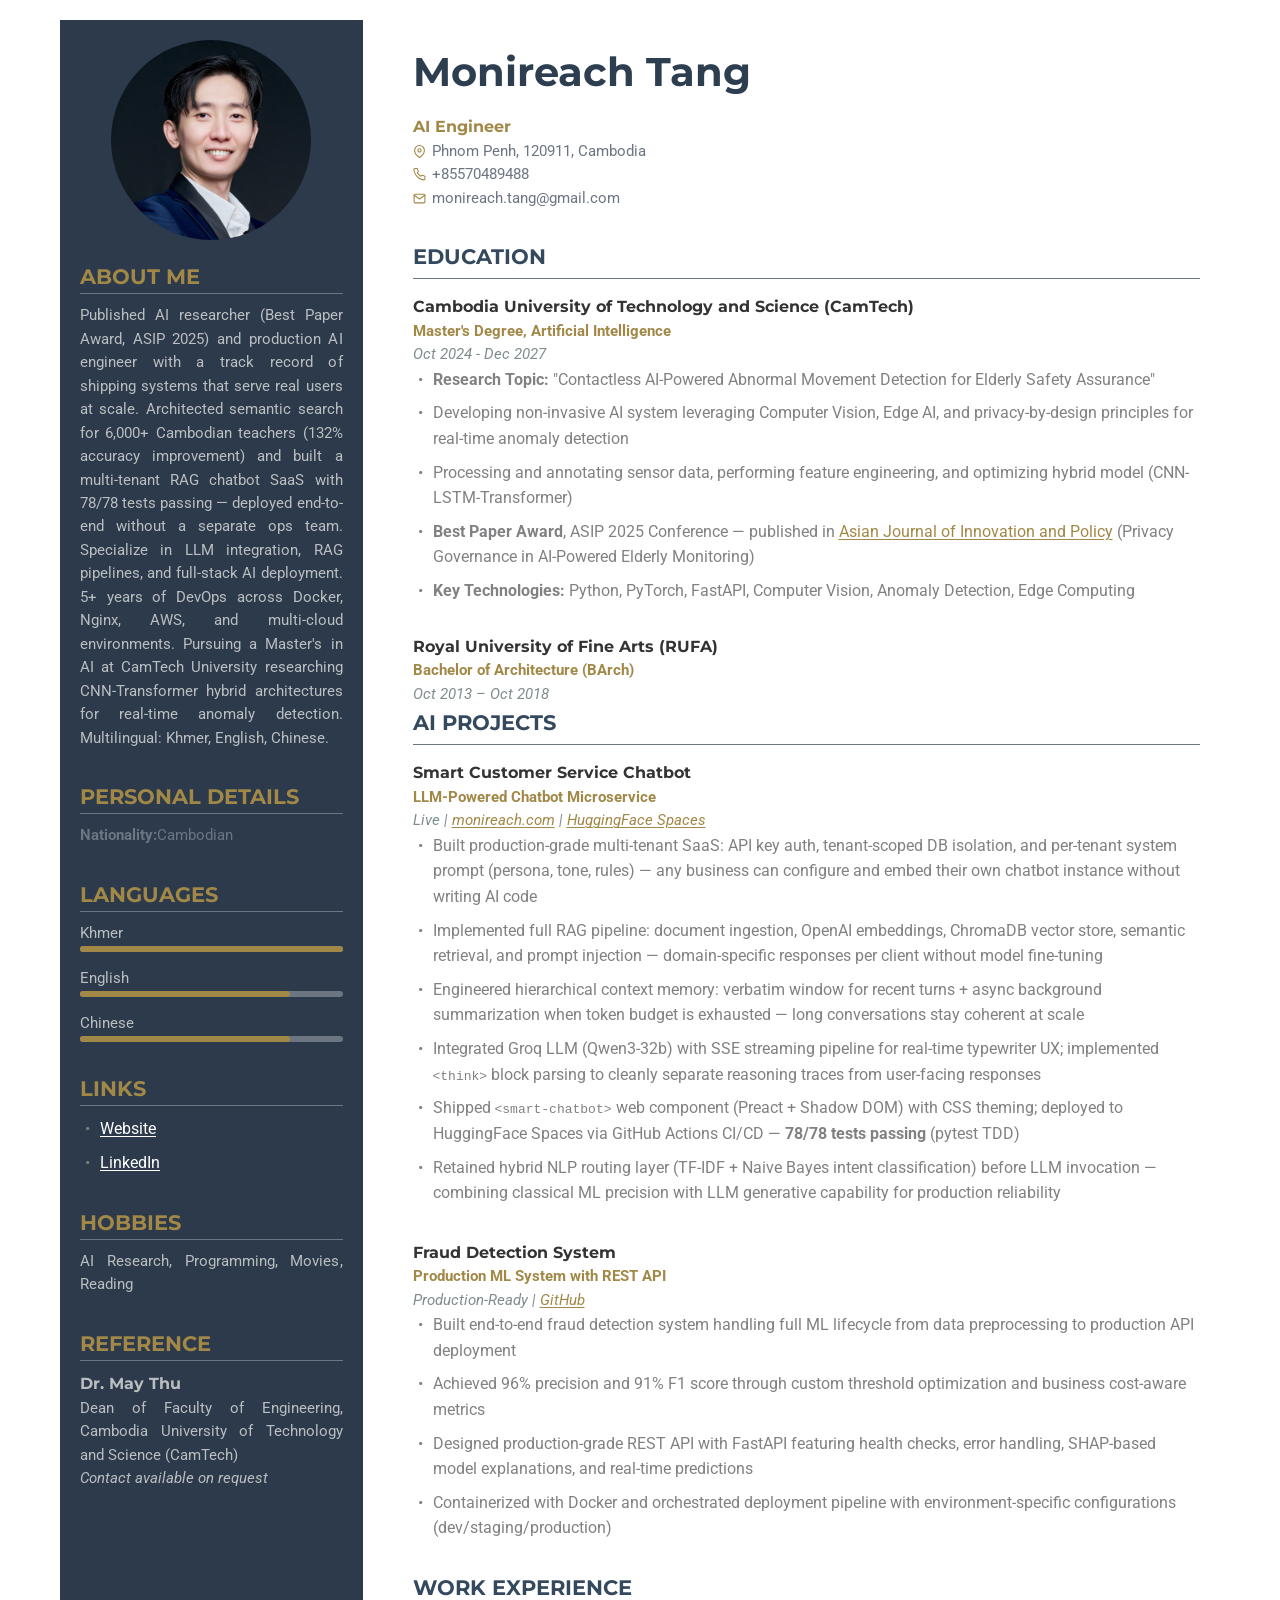
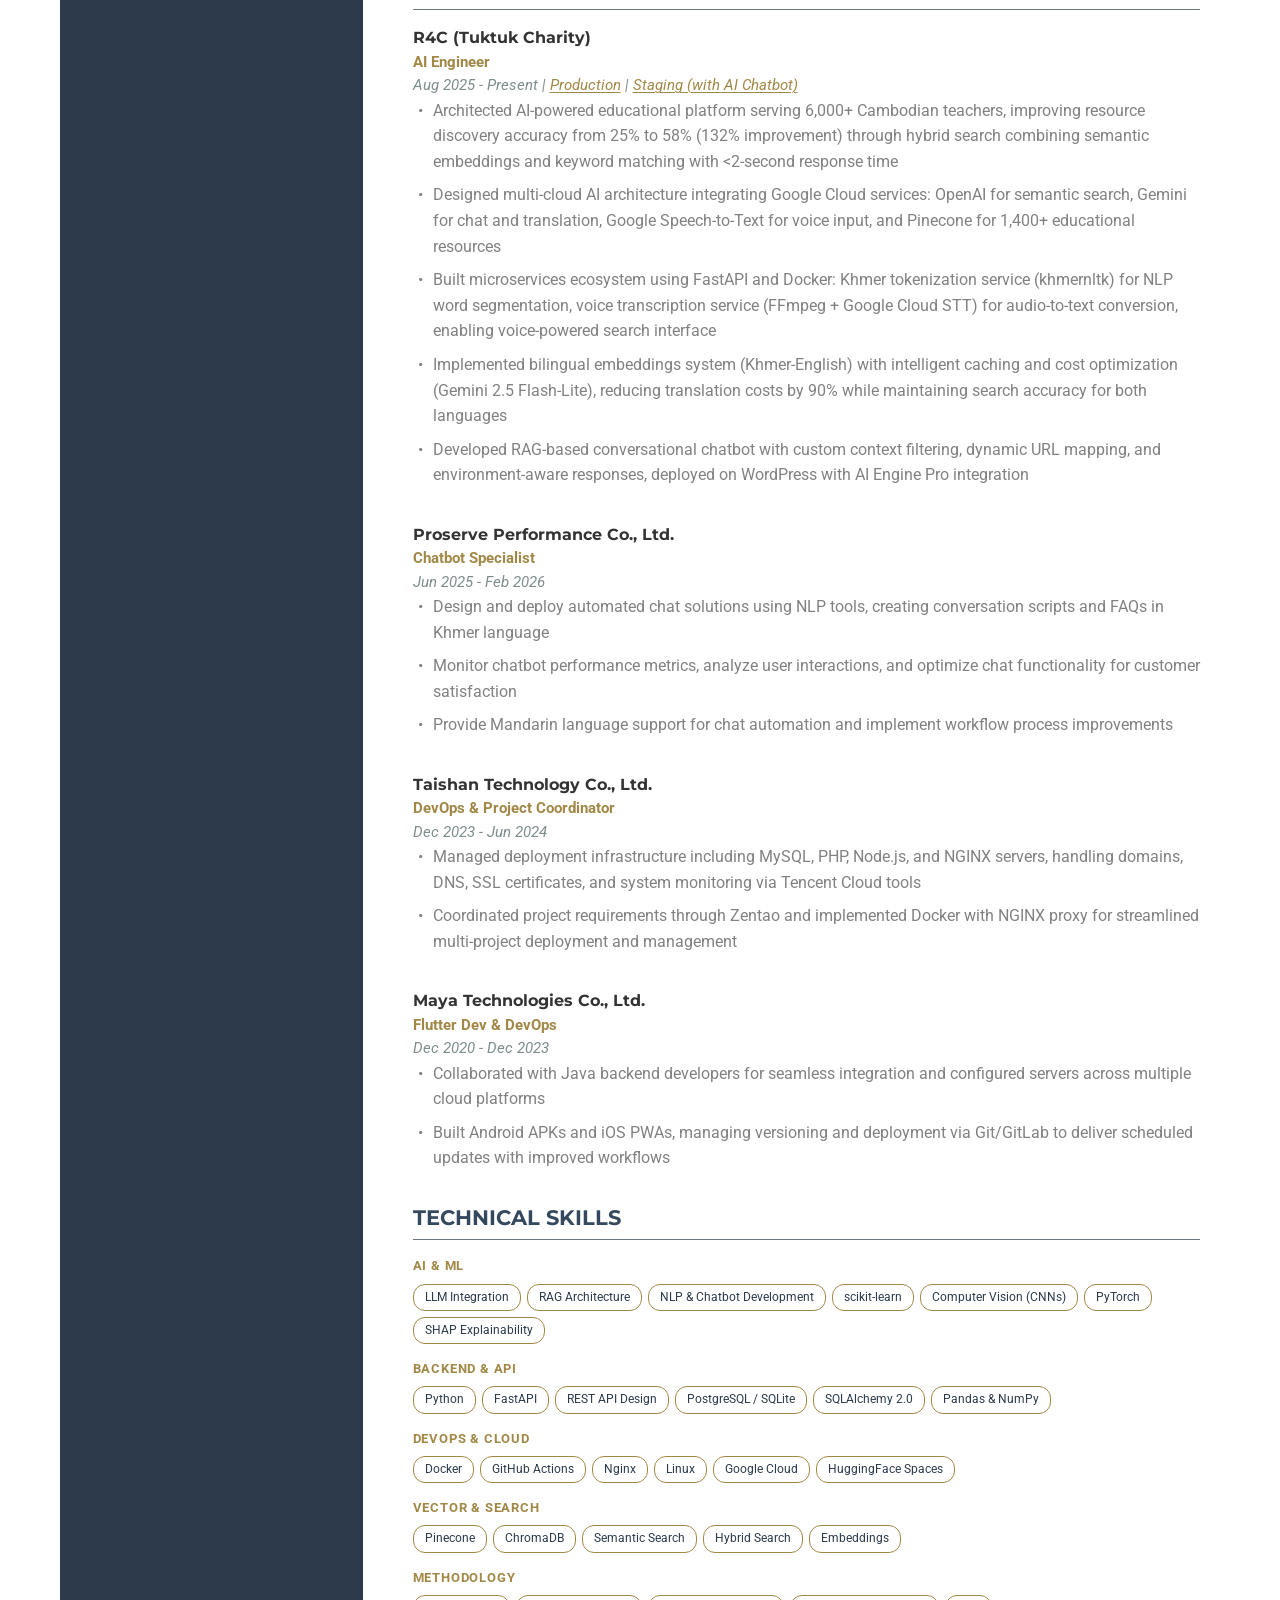
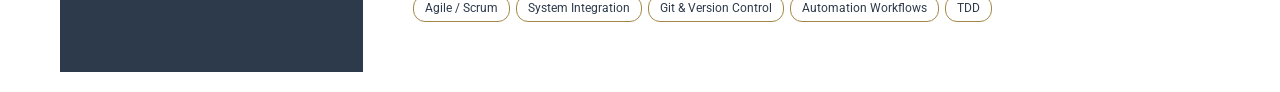
==== commit ba62282f: "feat: update CV and website with ASIP paper link, BArch education, and chatbot details" ====
--- a/cv/Monireach_Tang_CV.html
+++ b/cv/Monireach_Tang_CV.html
@@ -274,15 +274,7 @@
 
             <section class="section">
                 <h3>ABOUT ME</h3>
-                <p>AI Engineer with proven ability to independently build production systems from requirements to
-                    deployment using Agile methodology. Architected semantic search solution serving 6,000+ users with
-                    132% accuracy improvement through intelligent system integration, microservices architecture, and
-                    Docker orchestration. Built production chatbot and fraud detection systems using Python and FastAPI.
-                    Specialize in LLM integration, bot development, and automation workflows with strong foundation in
-                    modular architecture, AI-assisted development practices, and full development lifecycle management.
-                    Currently advancing expertise through graduate research in Computer Vision and Edge AI, recognized
-                    with Best Paper Award at ASIP 2025. Multilingual (Khmer, English, Chinese) with deep understanding
-                    of AI applications in Southeast Asian contexts.</p>
+                <p>Published AI researcher (Best Paper Award, ASIP 2025) and production AI engineer with a track record of shipping systems that serve real users at scale. Architected semantic search for 6,000+ Cambodian teachers (132% accuracy improvement) and built a multi-tenant RAG chatbot SaaS with 78/78 tests passing — deployed end-to-end without a separate ops team. Specialize in LLM integration, RAG pipelines, and full-stack AI deployment. 5+ years of DevOps across Docker, Nginx, AWS, and multi-cloud environments. Pursuing a Master's in AI at CamTech University researching CNN-Transformer hybrid architectures for real-time anomaly detection. Multilingual: Khmer, English, Chinese.</p>
             </section>
 
             <section class="section">
@@ -384,13 +376,18 @@
                             principles for real-time anomaly detection</li>
                         <li>Processing and annotating sensor data, performing feature engineering, and optimizing hybrid
                             model (CNN-LSTM-Transformer)</li>
-                        <li><strong>Best Paper Award</strong>, ASIP 2025 Conference (Privacy Governance in AI-Powered
-                            Elderly Monitoring)</li>
+                        <li><strong>Best Paper Award</strong>, ASIP 2025 Conference — published in <a href="https://accesson.kr/ajip/v.14/3/330/58751" target="_blank" style="color: #a28847;">Asian Journal of Innovation and Policy</a> (Privacy Governance in AI-Powered Elderly Monitoring)</li>
                         <li><strong>Key Technologies:</strong> Python, PyTorch, FastAPI, Computer Vision, Anomaly
                             Detection, Edge Computing</li>
                     </ul>
                 </div>
             </section>
+
+                <div class="education-item" style="margin-top: 18px;">
+                    <h4>Royal University of Fine Arts (RUFA)</h4>
+                    <p class="job-title">Bachelor of Architecture (BArch)</p>
+                    <p class="date">Oct 2013 – Oct 2018</p>
+                </div>
 
             <section class="section">
                 <h3>AI PROJECTS</h3>
@@ -402,29 +399,12 @@
                             href="https://huggingface.co/spaces/monireach88/smart-chatbot-api" target="_blank"
                             style="color: #a28847;">HuggingFace Spaces</a></p>
                     <ul>
-                        <li>Architecting a configurable, natively multilingual chatbot microservice with two layers:
-                            Instructions layer (dynamic system prompt for tone and business rules) and RAG-based Domain
-                            Knowledge layer (ChromaDB vector store with CRUD API) — targeting SaaS deployment for SMEs
-                        </li>
-                        <li>Integrated Groq LLM (Qwen3-32b open-source) with stateful multi-turn conversation history,
-                            implemented <code>&lt;think&gt;</code> block parsing to cleanly separate model reasoning
-                            traces from user-facing responses, and designed SSE streaming pipeline for real-time
-                            typewriter UX</li>
-                        <li>Built production-grade infrastructure: FastAPI backend, Docker multi-environment
-                            orchestration (dev/staging/prod), PostgreSQL session management, Nginx reverse proxy, and
-                            comprehensive pytest test suite following TDD methodology</li>
-                        <li>Implemented multi-tenant SaaS architecture: API key generation utility, FastAPI middleware
-                            for tenant authentication, and tenant-scoped data isolation across all endpoints — enabling
-                            independent chatbot instances per business client</li>
-                        <li>Shipped <code>&lt;smart-chatbot&gt;</code> web component (Preact + Shadow DOM) with CSS
-                            custom properties theming; deployed to HuggingFace Spaces and embedded live in portfolio
-                            via cross-origin web component</li>
-                        <li>Designing configurable RAG pipeline (semantic chunking → embedding generation → ChromaDB
-                            top-k retrieval → prompt injection) enabling domain-specific responses per client without
-                            model fine-tuning or redeployment</li>
-                        <li>Retained hybrid NLP pipeline (TF-IDF + Naive Bayes intent classification, entity extraction)
-                            as deterministic routing layer before LLM invocation — combining classical ML precision with
-                            LLM generative capability for production reliability</li>
+                        <li>Built production-grade multi-tenant SaaS: API key auth, tenant-scoped DB isolation, and per-tenant system prompt (persona, tone, rules) — any business can configure and embed their own chatbot instance without writing AI code</li>
+                        <li>Implemented full RAG pipeline: document ingestion, OpenAI embeddings, ChromaDB vector store, semantic retrieval, and prompt injection — domain-specific responses per client without model fine-tuning</li>
+                        <li>Engineered hierarchical context memory: verbatim window for recent turns + async background summarization when token budget is exhausted — long conversations stay coherent at scale</li>
+                        <li>Integrated Groq LLM (Qwen3-32b) with SSE streaming pipeline for real-time typewriter UX; implemented <code>&lt;think&gt;</code> block parsing to cleanly separate reasoning traces from user-facing responses</li>
+                        <li>Shipped <code>&lt;smart-chatbot&gt;</code> web component (Preact + Shadow DOM) with CSS theming; deployed to HuggingFace Spaces via GitHub Actions CI/CD — <strong>78/78 tests passing</strong> (pytest TDD)</li>
+                        <li>Retained hybrid NLP routing layer (TF-IDF + Naive Bayes intent classification) before LLM invocation — combining classical ML precision with LLM generative capability for production reliability</li>
                     </ul>
                 </div>
                 <br>
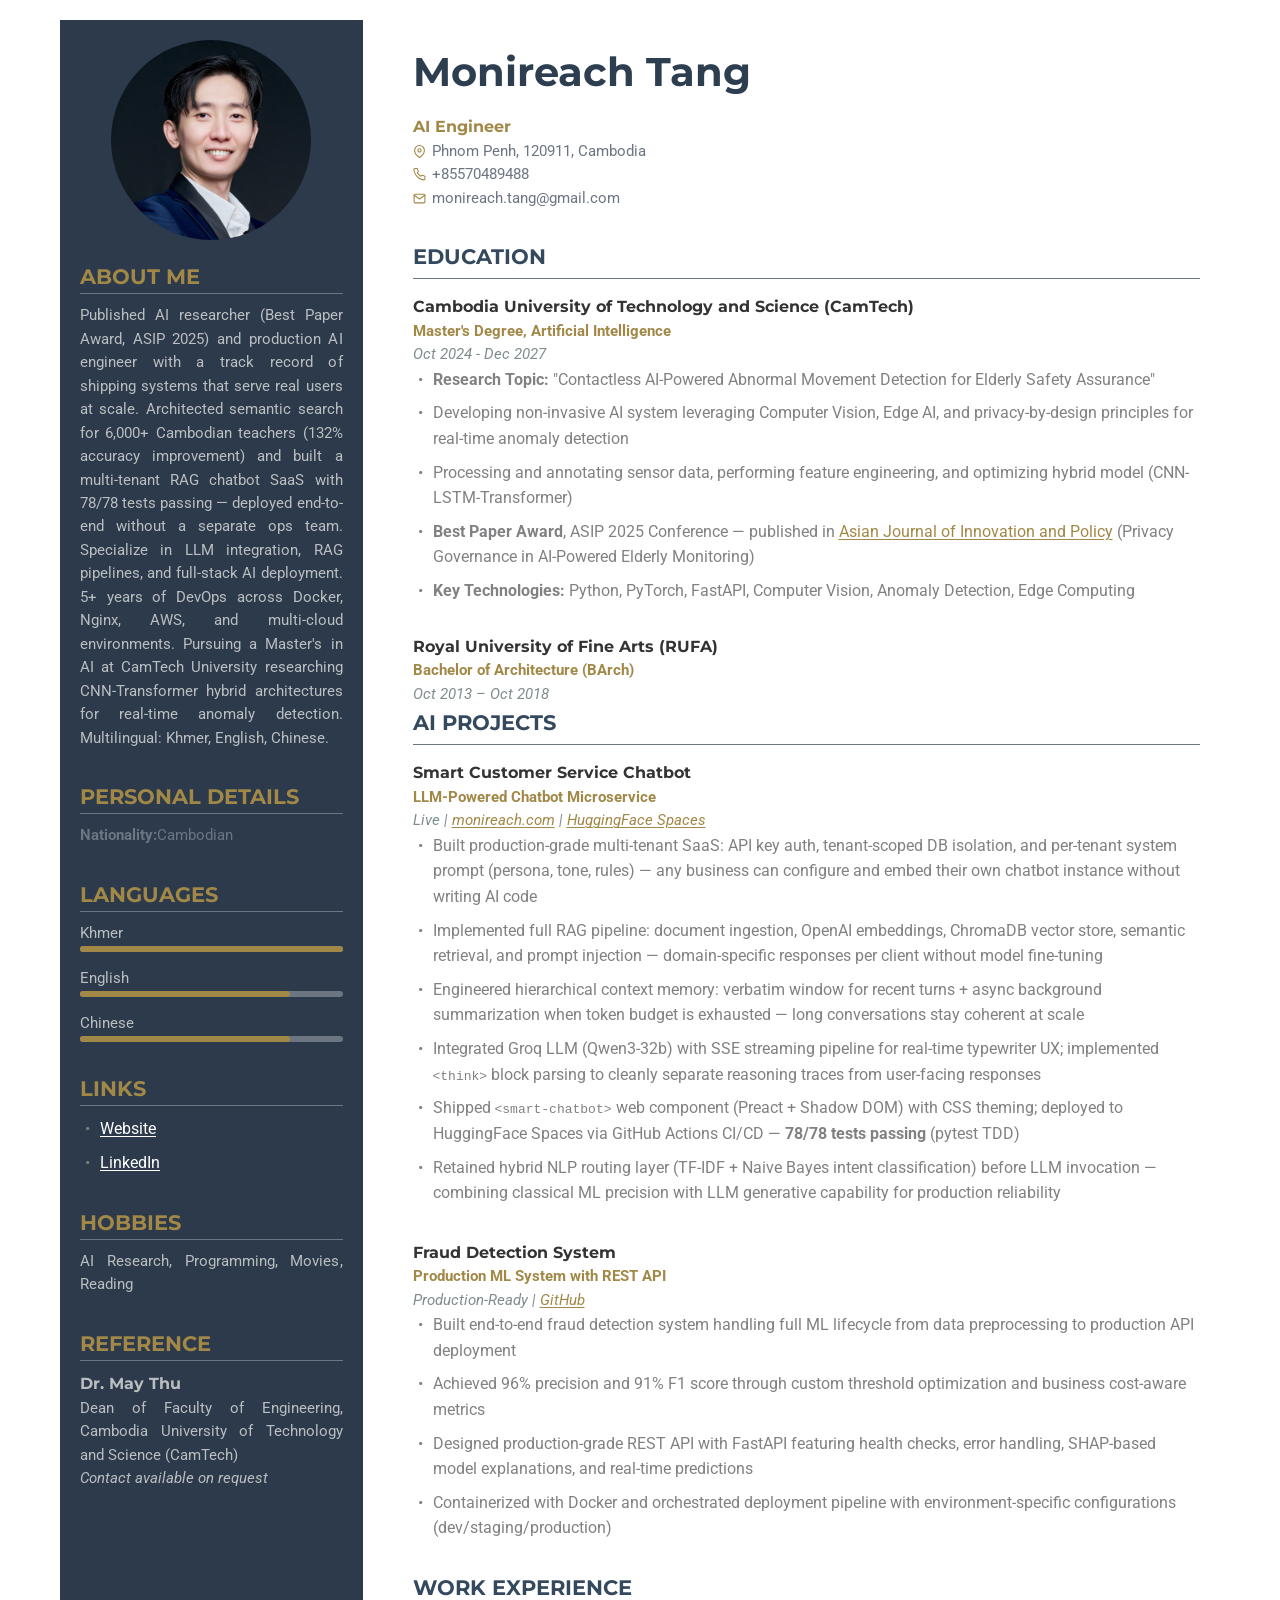
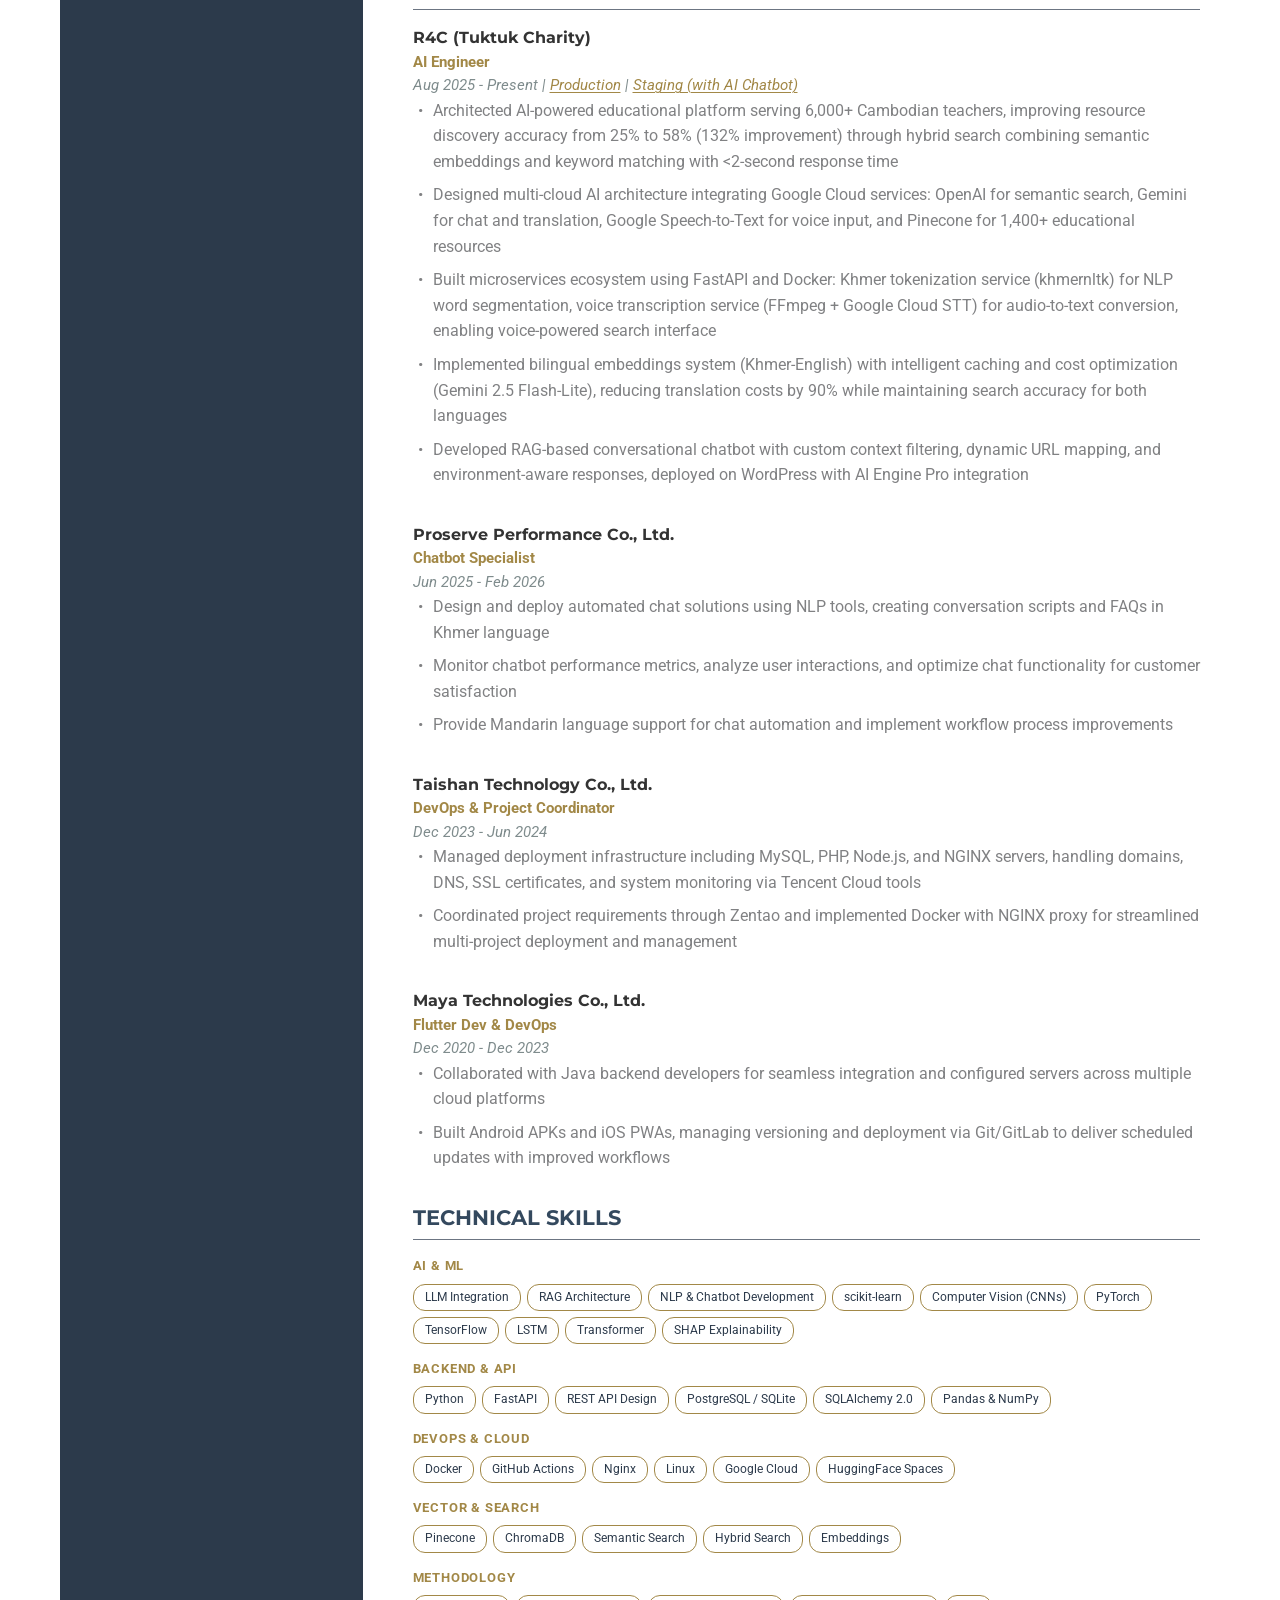
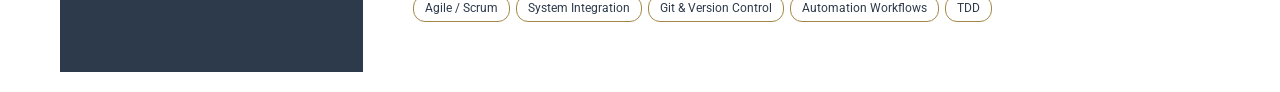
==== commit f3fc1a06: "feat: add LSTM, Transformer, TensorFlow to skill lists on CV and website" ====
--- a/cv/Monireach_Tang_CV.html
+++ b/cv/Monireach_Tang_CV.html
@@ -512,6 +512,9 @@
                             <span class="skill-badge">scikit-learn</span>
                             <span class="skill-badge">Computer Vision (CNNs)</span>
                             <span class="skill-badge">PyTorch</span>
+                            <span class="skill-badge">TensorFlow</span>
+                            <span class="skill-badge">LSTM</span>
+                            <span class="skill-badge">Transformer</span>
                             <span class="skill-badge">SHAP Explainability</span>
                         </div>
                     </div>
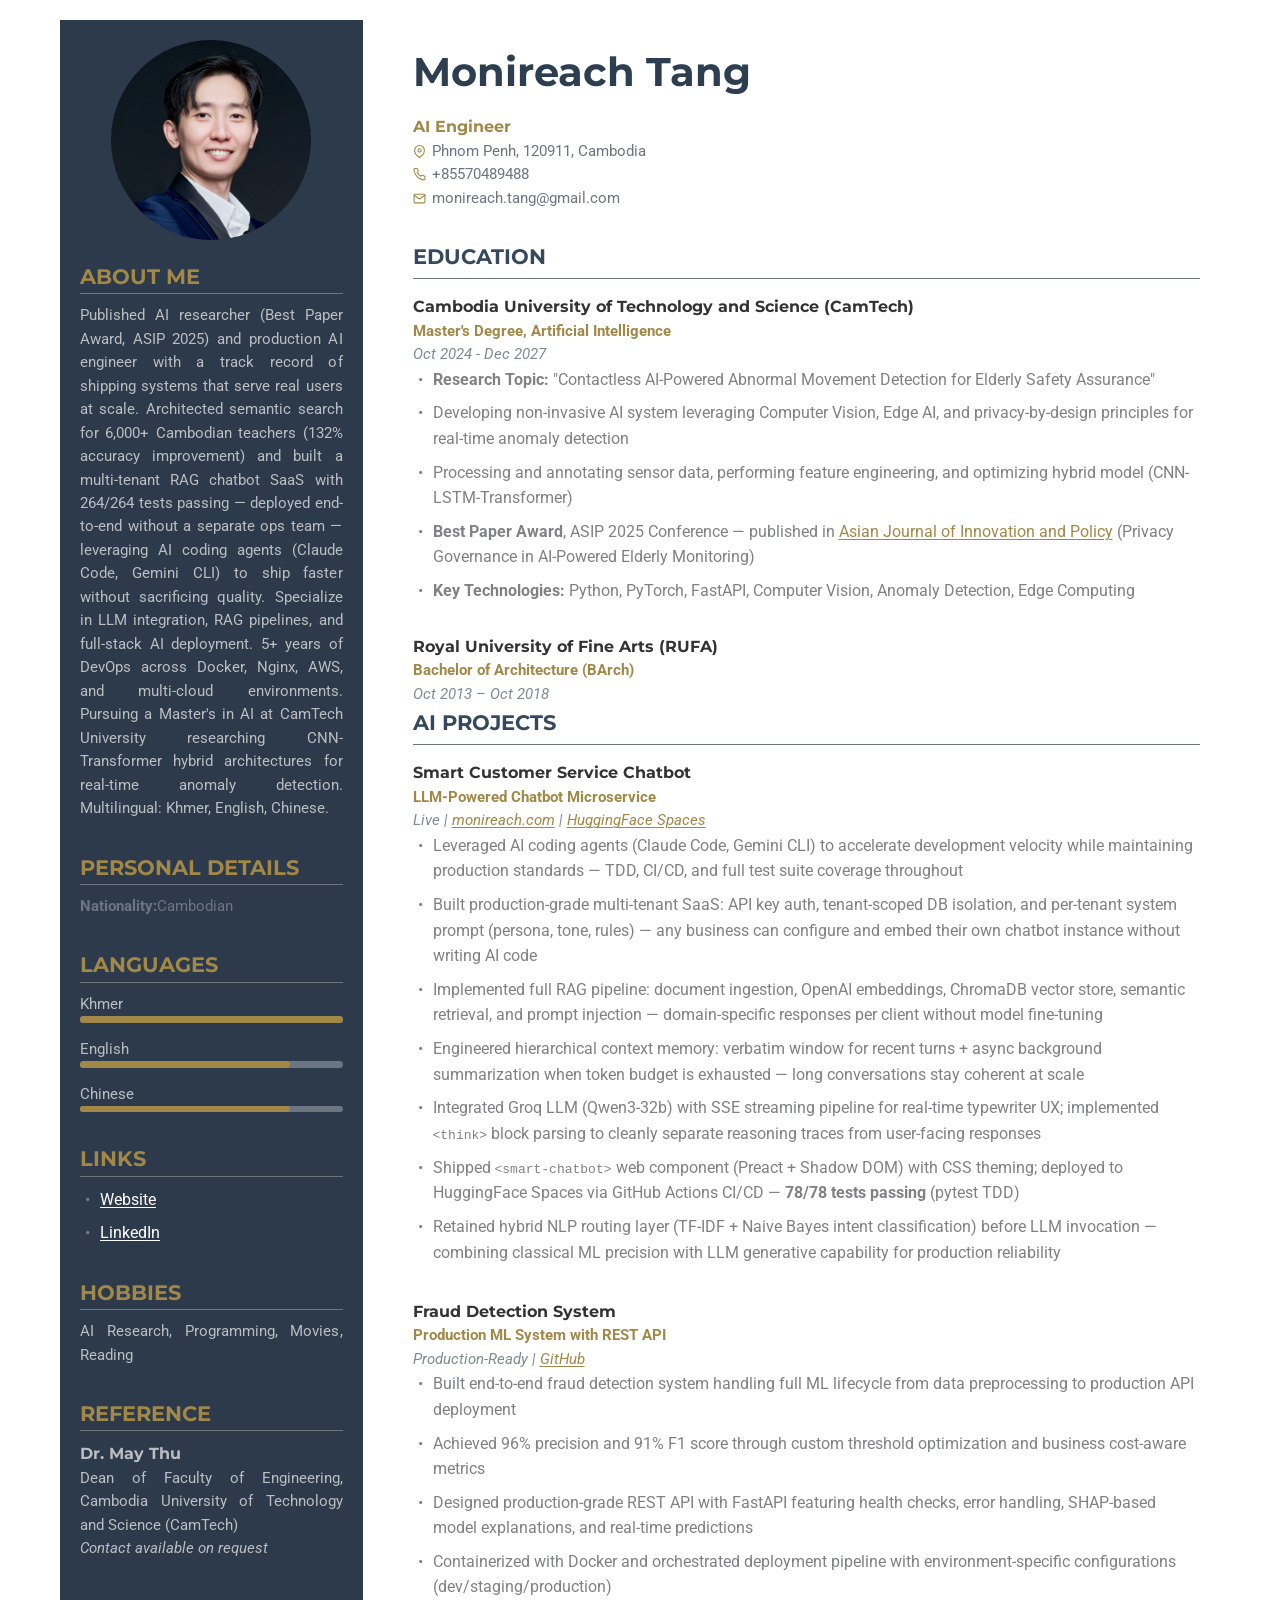
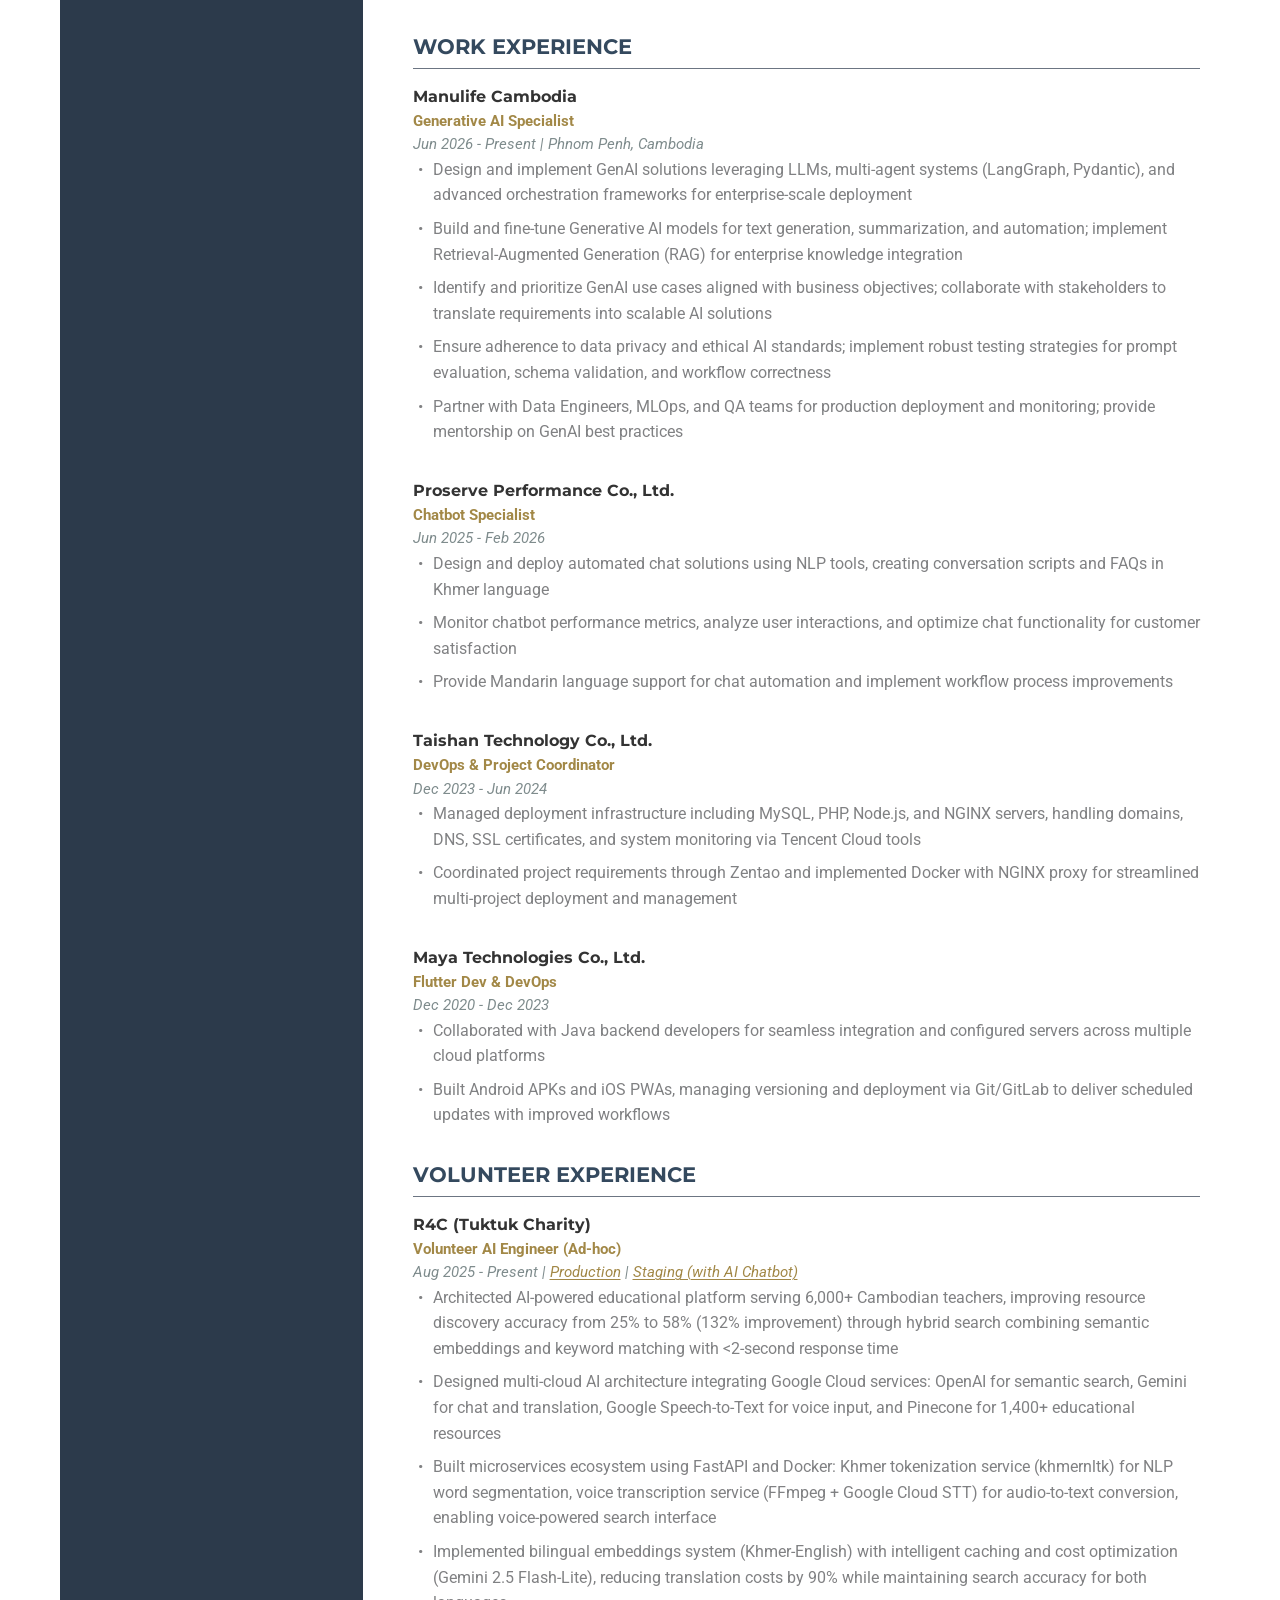
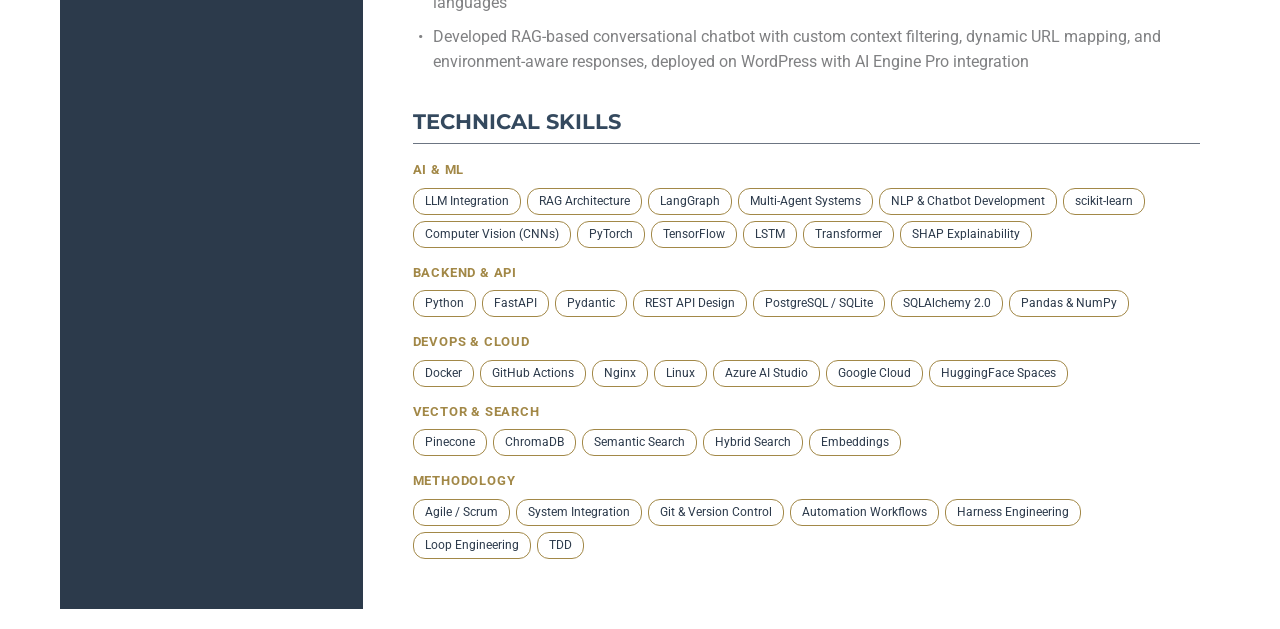
==== commit 9727710f: "Update career profile: add Manulife Generative AI Specialist role - CV: Add Manulife to Work Experie" ====
--- a/cv/Monireach_Tang_CV.html
+++ b/cv/Monireach_Tang_CV.html
@@ -274,7 +274,18 @@
 
             <section class="section">
                 <h3>ABOUT ME</h3>
-                <p>Published AI researcher (Best Paper Award, ASIP 2025) and production AI engineer with a track record of shipping systems that serve real users at scale. Architected semantic search for 6,000+ Cambodian teachers (132% accuracy improvement) and built a multi-tenant RAG chatbot SaaS with 78/78 tests passing — deployed end-to-end without a separate ops team. Specialize in LLM integration, RAG pipelines, and full-stack AI deployment. 5+ years of DevOps across Docker, Nginx, AWS, and multi-cloud environments. Pursuing a Master's in AI at CamTech University researching CNN-Transformer hybrid architectures for real-time anomaly detection. Multilingual: Khmer, English, Chinese.</p>
+                <p>Published AI researcher (Best Paper Award, ASIP 2025) and production AI engineer with a track
+                    record
+                    of shipping systems that serve real users at scale. Architected semantic search for 6,000+
+                    Cambodian
+                    teachers (132% accuracy improvement) and built a multi-tenant RAG chatbot SaaS with 264/264 tests
+                    passing — deployed end-to-end without a separate ops team — leveraging AI coding agents (Claude
+                    Code, Gemini CLI) to ship faster without sacrificing quality. Specialize in LLM integration, RAG
+                    pipelines, and full-stack AI deployment. 5+ years of DevOps across Docker, Nginx, AWS, and
+                    multi-cloud environments. Pursuing a Master's in AI at CamTech University researching
+                    CNN-Transformer hybrid architectures for real-time anomaly detection. Multilingual: Khmer,
+                    English,
+                    Chinese.</p>
             </section>
 
             <section class="section">
@@ -372,22 +383,28 @@
                     <ul>
                         <li><strong>Research Topic:</strong> "Contactless AI-Powered Abnormal Movement Detection for
                             Elderly Safety Assurance"</li>
-                        <li>Developing non-invasive AI system leveraging Computer Vision, Edge AI, and privacy-by-design
+                        <li>Developing non-invasive AI system leveraging Computer Vision, Edge AI, and
+                            privacy-by-design
                             principles for real-time anomaly detection</li>
-                        <li>Processing and annotating sensor data, performing feature engineering, and optimizing hybrid
+                        <li>Processing and annotating sensor data, performing feature engineering, and optimizing
+                            hybrid
                             model (CNN-LSTM-Transformer)</li>
-                        <li><strong>Best Paper Award</strong>, ASIP 2025 Conference — published in <a href="https://accesson.kr/ajip/v.14/3/330/58751" target="_blank" style="color: #a28847;">Asian Journal of Innovation and Policy</a> (Privacy Governance in AI-Powered Elderly Monitoring)</li>
+                        <li><strong>Best Paper Award</strong>, ASIP 2025 Conference — published in <a
+                                href="https://accesson.kr/ajip/v.14/3/330/58751" target="_blank"
+                                style="color: #a28847;">Asian Journal of Innovation and Policy</a> (Privacy
+                            Governance
+                            in AI-Powered Elderly Monitoring)</li>
                         <li><strong>Key Technologies:</strong> Python, PyTorch, FastAPI, Computer Vision, Anomaly
                             Detection, Edge Computing</li>
                     </ul>
                 </div>
             </section>
 
-                <div class="education-item" style="margin-top: 18px;">
-                    <h4>Royal University of Fine Arts (RUFA)</h4>
-                    <p class="job-title">Bachelor of Architecture (BArch)</p>
-                    <p class="date">Oct 2013 – Oct 2018</p>
-                </div>
+            <div class="education-item" style="margin-top: 18px;">
+                <h4>Royal University of Fine Arts (RUFA)</h4>
+                <p class="job-title">Bachelor of Architecture (BArch)</p>
+                <p class="date">Oct 2013 – Oct 2018</p>
+            </div>
 
             <section class="section">
                 <h3>AI PROJECTS</h3>
@@ -399,12 +416,34 @@
                             href="https://huggingface.co/spaces/monireach88/smart-chatbot-api" target="_blank"
                             style="color: #a28847;">HuggingFace Spaces</a></p>
                     <ul>
-                        <li>Built production-grade multi-tenant SaaS: API key auth, tenant-scoped DB isolation, and per-tenant system prompt (persona, tone, rules) — any business can configure and embed their own chatbot instance without writing AI code</li>
-                        <li>Implemented full RAG pipeline: document ingestion, OpenAI embeddings, ChromaDB vector store, semantic retrieval, and prompt injection — domain-specific responses per client without model fine-tuning</li>
-                        <li>Engineered hierarchical context memory: verbatim window for recent turns + async background summarization when token budget is exhausted — long conversations stay coherent at scale</li>
-                        <li>Integrated Groq LLM (Qwen3-32b) with SSE streaming pipeline for real-time typewriter UX; implemented <code>&lt;think&gt;</code> block parsing to cleanly separate reasoning traces from user-facing responses</li>
-                        <li>Shipped <code>&lt;smart-chatbot&gt;</code> web component (Preact + Shadow DOM) with CSS theming; deployed to HuggingFace Spaces via GitHub Actions CI/CD — <strong>78/78 tests passing</strong> (pytest TDD)</li>
-                        <li>Retained hybrid NLP routing layer (TF-IDF + Naive Bayes intent classification) before LLM invocation — combining classical ML precision with LLM generative capability for production reliability</li>
+                        <li>Leveraged AI coding agents (Claude Code, Gemini CLI) to accelerate development velocity
+                            while maintaining production standards — TDD, CI/CD, and full test suite coverage
+                            throughout
+                        </li>
+                        <li>Built production-grade multi-tenant SaaS: API key auth, tenant-scoped DB isolation, and
+                            per-tenant system prompt (persona, tone, rules) — any business can configure and embed
+                            their
+                            own chatbot instance without writing AI code</li>
+                        <li>Implemented full RAG pipeline: document ingestion, OpenAI embeddings, ChromaDB vector
+                            store,
+                            semantic retrieval, and prompt injection — domain-specific responses per client without
+                            model fine-tuning</li>
+                        <li>Engineered hierarchical context memory: verbatim window for recent turns + async
+                            background
+                            summarization when token budget is exhausted — long conversations stay coherent at scale
+                        </li>
+                        <li>Integrated Groq LLM (Qwen3-32b) with SSE streaming pipeline for real-time typewriter UX;
+                            implemented <code>&lt;think&gt;</code> block parsing to cleanly separate reasoning
+                            traces
+                            from user-facing responses</li>
+                        <li>Shipped <code>&lt;smart-chatbot&gt;</code> web component (Preact + Shadow DOM) with CSS
+                            theming; deployed to HuggingFace Spaces via GitHub Actions CI/CD — <strong>78/78 tests
+                                passing</strong> (pytest TDD)</li>
+                        <li>Retained hybrid NLP routing layer (TF-IDF + Naive Bayes intent classification) before
+                            LLM
+                            invocation — combining classical ML precision with LLM generative capability for
+                            production
+                            reliability</li>
                     </ul>
                 </div>
                 <br>
@@ -416,9 +455,11 @@
                             href="https://github.com/mt-robotics/fraud-detection-with-machine-learning" target="_blank"
                             style="color: #a28847;">GitHub</a></p>
                     <ul>
-                        <li>Built end-to-end fraud detection system handling full ML lifecycle from data preprocessing
+                        <li>Built end-to-end fraud detection system handling full ML lifecycle from data
+                            preprocessing
                             to production API deployment</li>
-                        <li>Achieved 96% precision and 91% F1 score through custom threshold optimization and business
+                        <li>Achieved 96% precision and 91% F1 score through custom threshold optimization and
+                            business
                             cost-aware metrics</li>
                         <li>Designed production-grade REST API with FastAPI featuring health checks, error handling,
                             SHAP-based model explanations, and real-time predictions</li>
@@ -431,30 +472,21 @@
             <section class="section">
                 <h3>WORK EXPERIENCE</h3>
                 <div class="experience-item">
-                    <h4>R4C (Tuktuk Charity)</h4>
-                    <p class="job-title">AI Engineer</p>
-                    <p class="date">Aug 2025 - Present | <a href="https://rermork.org/" target="_blank"
-                            style="color: #a28847;">Production</a> | <a
-                            href="https://rermork-staging.5m02gkw8xj-wl6nevv90652.p.temp-site.link/" target="_blank"
-                            style="color: #a28847;">Staging (with AI Chatbot)</a></p>
-                    <ul>
-                        <li>Architected AI-powered educational platform serving 6,000+ Cambodian teachers, improving
-                            resource discovery accuracy from 25% to 58% (132% improvement) through hybrid search
-                            combining semantic embeddings and keyword matching with &lt;2-second response time</li>
-                        <li>Designed multi-cloud AI architecture integrating Google Cloud services: OpenAI for semantic
-                            search, Gemini for
-                            chat and translation, Google Speech-to-Text for voice input, and Pinecone for 1,400+
-                            educational
-                            resources</li>
-                        <li>Built microservices ecosystem using FastAPI and Docker: Khmer tokenization service
-                            (khmernltk) for NLP word segmentation, voice transcription service (FFmpeg + Google Cloud
-                            STT) for audio-to-text conversion, enabling voice-powered search interface</li>
-                        <li>Implemented bilingual embeddings system (Khmer-English) with intelligent caching and cost
-                            optimization (Gemini 2.5 Flash-Lite), reducing translation costs by 90% while maintaining
-                            search accuracy for both languages</li>
-                        <li>Developed RAG-based conversational chatbot with custom context filtering, dynamic URL
-                            mapping, and environment-aware responses, deployed on WordPress with AI Engine Pro
+                    <h4>Manulife Cambodia</h4>
+                    <p class="job-title">Generative AI Specialist</p>
+                    <p class="date">Jun 2026 - Present | Phnom Penh, Cambodia</p>
+                    <ul>
+                        <li>Design and implement GenAI solutions leveraging LLMs, multi-agent systems (LangGraph,
+                            Pydantic), and advanced orchestration frameworks for enterprise-scale deployment</li>
+                        <li>Build and fine-tune Generative AI models for text generation, summarization, and
+                            automation; implement Retrieval-Augmented Generation (RAG) for enterprise knowledge
                             integration</li>
+                        <li>Identify and prioritize GenAI use cases aligned with business objectives; collaborate with
+                            stakeholders to translate requirements into scalable AI solutions</li>
+                        <li>Ensure adherence to data privacy and ethical AI standards; implement robust testing
+                            strategies for prompt evaluation, schema validation, and workflow correctness</li>
+                        <li>Partner with Data Engineers, MLOps, and QA teams for production deployment and
+                            monitoring; provide mentorship on GenAI best practices</li>
                     </ul>
                 </div>
                 <br>
@@ -464,7 +496,8 @@
                     <p class="job-title">Chatbot Specialist</p>
                     <p class="date">Jun 2025 - Feb 2026</p>
                     <ul>
-                        <li>Design and deploy automated chat solutions using NLP tools, creating conversation scripts
+                        <li>Design and deploy automated chat solutions using NLP tools, creating conversation
+                            scripts
                             and FAQs in Khmer language</li>
                         <li>Monitor chatbot performance metrics, analyze user interactions, and optimize chat
                             functionality for customer satisfaction</li>
@@ -479,9 +512,11 @@
                     <p class="job-title">DevOps & Project Coordinator</p>
                     <p class="date">Dec 2023 - Jun 2024</p>
                     <ul>
-                        <li>Managed deployment infrastructure including MySQL, PHP, Node.js, and NGINX servers, handling
+                        <li>Managed deployment infrastructure including MySQL, PHP, Node.js, and NGINX servers,
+                            handling
                             domains, DNS, SSL certificates, and system monitoring via Tencent Cloud tools</li>
-                        <li>Coordinated project requirements through Zentao and implemented Docker with NGINX proxy for
+                        <li>Coordinated project requirements through Zentao and implemented Docker with NGINX proxy
+                            for
                             streamlined multi-project deployment and management</li>
                     </ul>
                 </div>
@@ -492,10 +527,40 @@
                     <p class="job-title">Flutter Dev & DevOps</p>
                     <p class="date">Dec 2020 - Dec 2023</p>
                     <ul>
-                        <li>Collaborated with Java backend developers for seamless integration and configured servers
+                        <li>Collaborated with Java backend developers for seamless integration and configured
+                            servers
                             across multiple cloud platforms</li>
                         <li>Built Android APKs and iOS PWAs, managing versioning and deployment via Git/GitLab to
                             deliver scheduled updates with improved workflows</li>
+                    </ul>
+                </div>
+            </section>
+
+            <section class="section">
+                <h3>VOLUNTEER EXPERIENCE</h3>
+                <div class="experience-item">
+                    <h4>R4C (Tuktuk Charity)</h4>
+                    <p class="job-title">Volunteer AI Engineer (Ad-hoc)</p>
+                    <p class="date">Aug 2025 - Present | <a href="https://rermork.org/" target="_blank"
+                            style="color: #a28847;">Production</a> | <a
+                            href="https://rermork-staging.5m02gkw8xj-wl6nevv90652.p.temp-site.link/" target="_blank"
+                            style="color: #a28847;">Staging (with AI Chatbot)</a></p>
+                    <ul>
+                        <li>Architected AI-powered educational platform serving 6,000+ Cambodian teachers, improving
+                            resource discovery accuracy from 25% to 58% (132% improvement) through hybrid search
+                            combining semantic embeddings and keyword matching with &lt;2-second response time</li>
+                        <li>Designed multi-cloud AI architecture integrating Google Cloud services: OpenAI for
+                            semantic search, Gemini for chat and translation, Google Speech-to-Text for voice
+                            input, and Pinecone for 1,400+ educational resources</li>
+                        <li>Built microservices ecosystem using FastAPI and Docker: Khmer tokenization service
+                            (khmernltk) for NLP word segmentation, voice transcription service (FFmpeg + Google
+                            Cloud STT) for audio-to-text conversion, enabling voice-powered search interface</li>
+                        <li>Implemented bilingual embeddings system (Khmer-English) with intelligent caching and
+                            cost optimization (Gemini 2.5 Flash-Lite), reducing translation costs by 90% while
+                            maintaining search accuracy for both languages</li>
+                        <li>Developed RAG-based conversational chatbot with custom context filtering, dynamic URL
+                            mapping, and environment-aware responses, deployed on WordPress with AI Engine Pro
+                            integration</li>
                     </ul>
                 </div>
             </section>
@@ -508,6 +573,8 @@
                         <div class="skill-badges">
                             <span class="skill-badge">LLM Integration</span>
                             <span class="skill-badge">RAG Architecture</span>
+                            <span class="skill-badge">LangGraph</span>
+                            <span class="skill-badge">Multi-Agent Systems</span>
                             <span class="skill-badge">NLP & Chatbot Development</span>
                             <span class="skill-badge">scikit-learn</span>
                             <span class="skill-badge">Computer Vision (CNNs)</span>
@@ -523,6 +590,7 @@
                         <div class="skill-badges">
                             <span class="skill-badge">Python</span>
                             <span class="skill-badge">FastAPI</span>
+                            <span class="skill-badge">Pydantic</span>
                             <span class="skill-badge">REST API Design</span>
                             <span class="skill-badge">PostgreSQL / SQLite</span>
                             <span class="skill-badge">SQLAlchemy 2.0</span>
@@ -536,6 +604,7 @@
                             <span class="skill-badge">GitHub Actions</span>
                             <span class="skill-badge">Nginx</span>
                             <span class="skill-badge">Linux</span>
+                            <span class="skill-badge">Azure AI Studio</span>
                             <span class="skill-badge">Google Cloud</span>
                             <span class="skill-badge">HuggingFace Spaces</span>
                         </div>
@@ -557,6 +626,8 @@
                             <span class="skill-badge">System Integration</span>
                             <span class="skill-badge">Git & Version Control</span>
                             <span class="skill-badge">Automation Workflows</span>
+                            <span class="skill-badge">Harness Engineering</span>
+                            <span class="skill-badge">Loop Engineering</span>
                             <span class="skill-badge">TDD</span>
                         </div>
                     </div>
